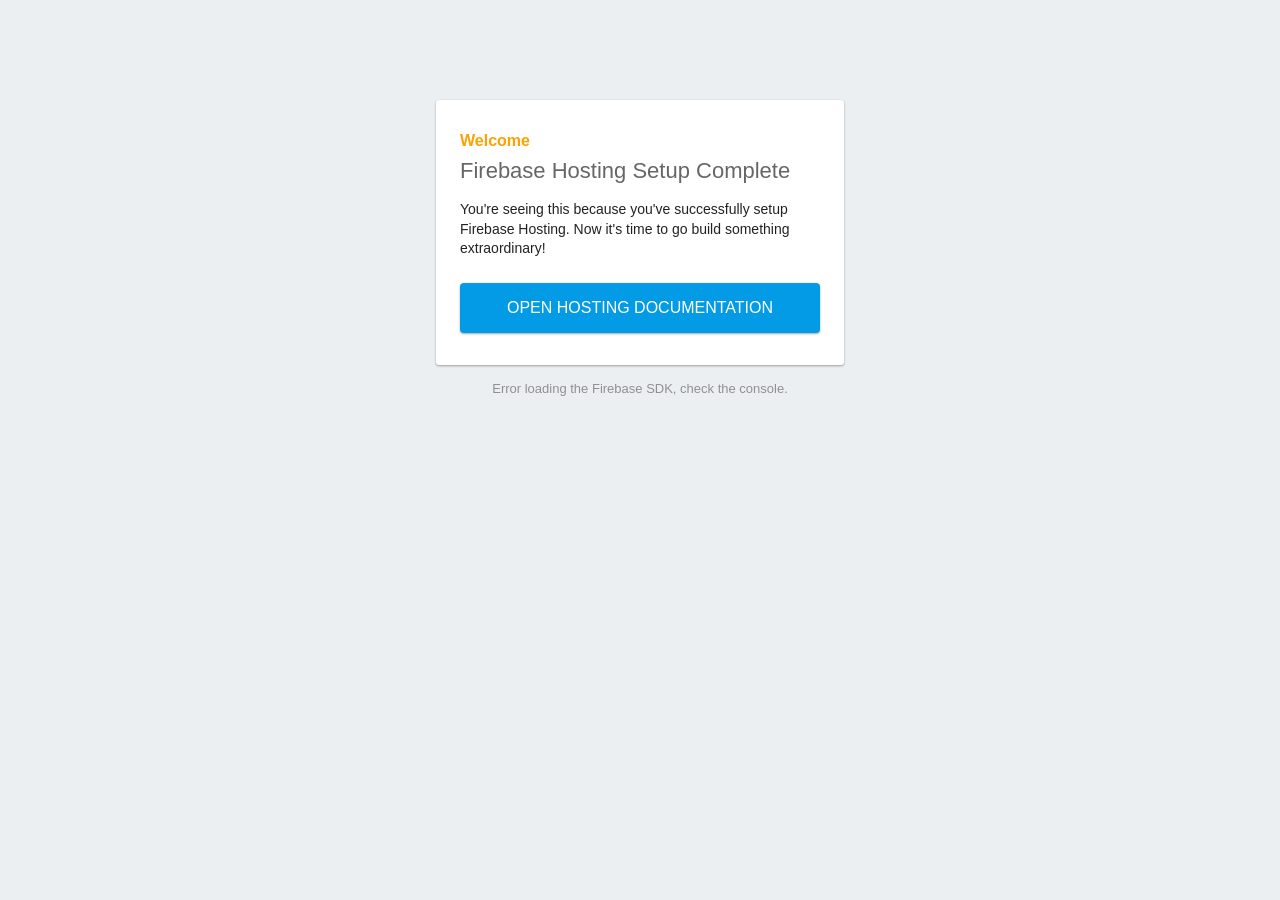
==== index.html @ 0e4659b5 "added AuraHealth prototype" ====
<!DOCTYPE html>
<html>
  <head>
    <meta charset="utf-8">
    <meta name="viewport" content="width=device-width, initial-scale=1">
    <title>Welcome to Firebase Hosting</title>

    <!-- update the version number as needed -->
    <script defer src="/__/firebase/12.12.1/firebase-app-compat.js"></script>
    <!-- include only the Firebase features as you need -->
    <script defer src="/__/firebase/12.12.1/firebase-auth-compat.js"></script>
    <script defer src="/__/firebase/12.12.1/firebase-database-compat.js"></script>
    <script defer src="/__/firebase/12.12.1/firebase-firestore-compat.js"></script>
    <script defer src="/__/firebase/12.12.1/firebase-functions-compat.js"></script>
    <script defer src="/__/firebase/12.12.1/firebase-messaging-compat.js"></script>
    <script defer src="/__/firebase/12.12.1/firebase-storage-compat.js"></script>
    <script defer src="/__/firebase/12.12.1/firebase-analytics-compat.js"></script>
    <script defer src="/__/firebase/12.12.1/firebase-remote-config-compat.js"></script>
    <script defer src="/__/firebase/12.12.1/firebase-performance-compat.js"></script>
    <!-- 
      initialize the SDK after all desired features are loaded, set useEmulator to false
      to avoid connecting the SDK to running emulators.
    -->
    <script defer src="/__/firebase/init.js?useEmulator=true"></script>

    <style media="screen">
      body { background: #ECEFF1; color: rgba(0,0,0,0.87); font-family: Roboto, Helvetica, Arial, sans-serif; margin: 0; padding: 0; }
      #message { background: white; max-width: 360px; margin: 100px auto 16px; padding: 32px 24px; border-radius: 3px; }
      #message h2 { color: #ffa100; font-weight: bold; font-size: 16px; margin: 0 0 8px; }
      #message h1 { font-size: 22px; font-weight: 300; color: rgba(0,0,0,0.6); margin: 0 0 16px;}
      #message p { line-height: 140%; margin: 16px 0 24px; font-size: 14px; }
      #message a { display: block; text-align: center; background: #039be5; text-transform: uppercase; text-decoration: none; color: white; padding: 16px; border-radius: 4px; }
      #message, #message a { box-shadow: 0 1px 3px rgba(0,0,0,0.12), 0 1px 2px rgba(0,0,0,0.24); }
      #load { color: rgba(0,0,0,0.4); text-align: center; font-size: 13px; }
      @media (max-width: 600px) {
        body, #message { margin-top: 0; background: white; box-shadow: none; }
        body { border-top: 16px solid #ffa100; }
      }
    </style>
  </head>
  <body>
    <div id="message">
      <h2>Welcome</h2>
      <h1>Firebase Hosting Setup Complete</h1>
      <p>You're seeing this because you've successfully setup Firebase Hosting. Now it's time to go build something extraordinary!</p>
      <a target="_blank" href="https://firebase.google.com/docs/hosting/">Open Hosting Documentation</a>
    </div>
    <p id="load">Firebase SDK Loading&hellip;</p>

    <script>
      document.addEventListener('DOMContentLoaded', function() {
        const loadEl = document.querySelector('#load');
        // // 🔥🔥🔥🔥🔥🔥🔥🔥🔥🔥🔥🔥🔥🔥🔥🔥🔥🔥🔥🔥🔥🔥🔥🔥🔥🔥🔥🔥🔥🔥🔥
        // // The Firebase SDK is initialized and available here!
        //
        // firebase.auth().onAuthStateChanged(user => { });
        // firebase.database().ref('/path/to/ref').on('value', snapshot => { });
        // firebase.firestore().doc('/foo/bar').get().then(() => { });
        // firebase.functions().httpsCallable('yourFunction')().then(() => { });
        // firebase.messaging().requestPermission().then(() => { });
        // firebase.storage().ref('/path/to/ref').getDownloadURL().then(() => { });
        // firebase.analytics(); // call to activate
        // firebase.analytics().logEvent('tutorial_completed');
        // firebase.performance(); // call to activate
        //
        // // 🔥🔥🔥🔥🔥🔥🔥🔥🔥🔥🔥🔥🔥🔥🔥🔥🔥🔥🔥🔥🔥🔥🔥🔥🔥🔥🔥🔥🔥🔥🔥

        try {
          let app = firebase.app();
          let features = [
            'auth', 
            'database', 
            'firestore',
            'functions',
            'messaging', 
            'storage', 
            'analytics', 
            'remoteConfig',
            'performance',
          ].filter(feature => typeof app[feature] === 'function');
          loadEl.textContent = `Firebase SDK loaded with ${features.join(', ')}`;
        } catch (e) {
          console.error(e);
          loadEl.textContent = 'Error loading the Firebase SDK, check the console.';
        }
      });
    </script>
  </body>
</html>
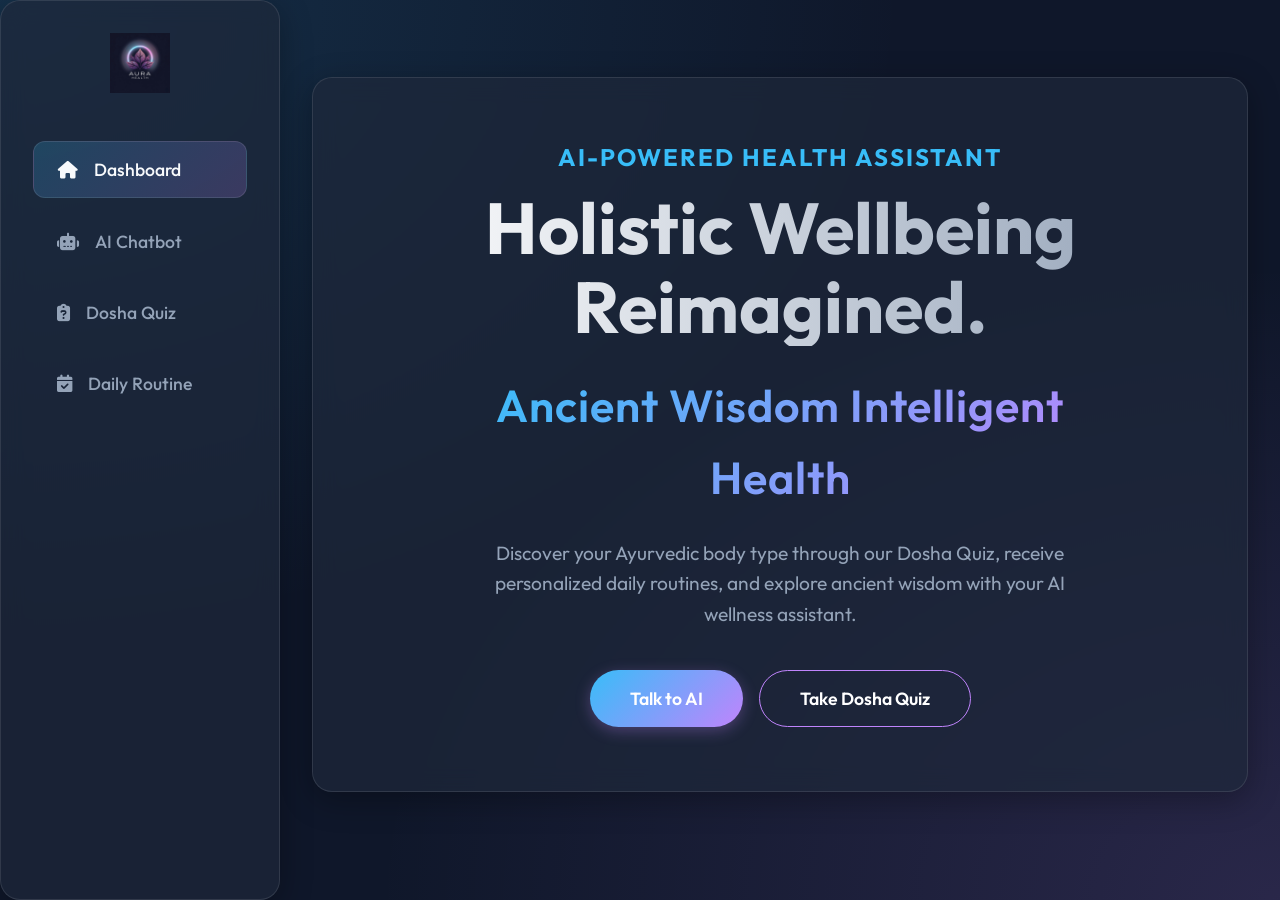
==== commit 58ee73cb: "added AuraHealth prototype" ====
--- a/index.html
+++ b/index.html
@@ -1,89 +1,1413 @@
 <!DOCTYPE html>
-<html>
-  <head>
-    <meta charset="utf-8">
-    <meta name="viewport" content="width=device-width, initial-scale=1">
-    <title>Welcome to Firebase Hosting</title>
-
-    <!-- update the version number as needed -->
-    <script defer src="/__/firebase/12.12.1/firebase-app-compat.js"></script>
-    <!-- include only the Firebase features as you need -->
-    <script defer src="/__/firebase/12.12.1/firebase-auth-compat.js"></script>
-    <script defer src="/__/firebase/12.12.1/firebase-database-compat.js"></script>
-    <script defer src="/__/firebase/12.12.1/firebase-firestore-compat.js"></script>
-    <script defer src="/__/firebase/12.12.1/firebase-functions-compat.js"></script>
-    <script defer src="/__/firebase/12.12.1/firebase-messaging-compat.js"></script>
-    <script defer src="/__/firebase/12.12.1/firebase-storage-compat.js"></script>
-    <script defer src="/__/firebase/12.12.1/firebase-analytics-compat.js"></script>
-    <script defer src="/__/firebase/12.12.1/firebase-remote-config-compat.js"></script>
-    <script defer src="/__/firebase/12.12.1/firebase-performance-compat.js"></script>
-    <!-- 
-      initialize the SDK after all desired features are loaded, set useEmulator to false
-      to avoid connecting the SDK to running emulators.
-    -->
-    <script defer src="/__/firebase/init.js?useEmulator=true"></script>
-
-    <style media="screen">
-      body { background: #ECEFF1; color: rgba(0,0,0,0.87); font-family: Roboto, Helvetica, Arial, sans-serif; margin: 0; padding: 0; }
-      #message { background: white; max-width: 360px; margin: 100px auto 16px; padding: 32px 24px; border-radius: 3px; }
-      #message h2 { color: #ffa100; font-weight: bold; font-size: 16px; margin: 0 0 8px; }
-      #message h1 { font-size: 22px; font-weight: 300; color: rgba(0,0,0,0.6); margin: 0 0 16px;}
-      #message p { line-height: 140%; margin: 16px 0 24px; font-size: 14px; }
-      #message a { display: block; text-align: center; background: #039be5; text-transform: uppercase; text-decoration: none; color: white; padding: 16px; border-radius: 4px; }
-      #message, #message a { box-shadow: 0 1px 3px rgba(0,0,0,0.12), 0 1px 2px rgba(0,0,0,0.24); }
-      #load { color: rgba(0,0,0,0.4); text-align: center; font-size: 13px; }
-      @media (max-width: 600px) {
-        body, #message { margin-top: 0; background: white; box-shadow: none; }
-        body { border-top: 16px solid #ffa100; }
-      }
+<html lang="en">
+
+<head>
+    <meta charset="UTF-8">
+    <meta name="viewport" content="width=device-width, initial-scale=1.0">
+    <title>AuraHealth Prototype</title>
+    <link href="https://fonts.googleapis.com/css2?family=Outfit:wght@300;400;500;600;700&display=swap" rel="stylesheet">
+    <link rel="stylesheet" href="https://cdnjs.cloudflare.com/ajax/libs/font-awesome/6.4.0/css/all.min.css">
+    <style>
+        :root {
+            --bg-color: #0f172a;
+            --glass-bg: rgba(30, 41, 59, 0.7);
+            --glass-border: rgba(255, 255, 255, 0.1);
+            --primary: #38bdf8;
+            --primary-hover: #0ea5e9;
+            --accent: #c084fc;
+            --text-main: #f8fafc;
+            --text-muted: #94a3b8;
+        }
+
+        * {
+            margin: 0;
+            padding: 0;
+            box-sizing: border-box;
+            font-family: 'Outfit', sans-serif;
+        }
+
+        body {
+            background-color: var(--bg-color);
+            background-image:
+                radial-gradient(at 0% 0%, rgba(56, 189, 248, 0.15) 0px, transparent 50%),
+                radial-gradient(at 100% 100%, rgba(192, 132, 252, 0.15) 0px, transparent 50%);
+            color: var(--text-main);
+            min-height: 100vh;
+            display: flex;
+            overflow-x: hidden;
+        }
+
+        /* Glassmorphism Utilities */
+        .glass {
+            background: var(--glass-bg);
+            backdrop-filter: blur(12px);
+            -webkit-backdrop-filter: blur(12px);
+            border: 1px solid var(--glass-border);
+            border-radius: 20px;
+            box-shadow: 0 8px 32px 0 rgba(0, 0, 0, 0.3);
+        }
+
+        /* Sidebar Navigation */
+        .sidebar {
+            width: 280px;
+            height: 100vh;
+            padding: 2rem;
+            position: fixed;
+            display: flex;
+            flex-direction: column;
+            gap: 2rem;
+            z-index: 100;
+        }
+
+        .logo {
+            font-size: 2rem;
+            font-weight: 700;
+            display: flex;
+            align-items: center;
+            gap: 0.5rem;
+        }
+
+        .logo img {
+            -webkit-text-fill-color: initial;
+        }
+
+        .nav-links {
+            display: flex;
+            flex-direction: column;
+            gap: 1rem;
+        }
+
+        .nav-btn {
+            background: transparent;
+            border: none;
+            color: var(--text-muted);
+            font-size: 1.1rem;
+            text-align: left;
+            padding: 1rem 1.5rem;
+            border-radius: 12px;
+            cursor: pointer;
+            transition: all 0.3s ease;
+            display: flex;
+            align-items: center;
+            gap: 1rem;
+            font-weight: 500;
+        }
+
+        .nav-btn:hover {
+            background: rgba(255, 255, 255, 0.05);
+            color: var(--text-main);
+            transform: translateX(5px);
+        }
+
+        .nav-btn.active {
+            background: linear-gradient(135deg, rgba(56, 189, 248, 0.2), rgba(192, 132, 252, 0.2));
+            color: var(--text-main);
+            border: 1px solid rgba(255, 255, 255, 0.1);
+        }
+
+        /* Main Content */
+        .main-content {
+            margin-left: 280px;
+            padding: 2rem;
+            width: calc(100% - 280px);
+            min-height: 100vh;
+            position: relative;
+        }
+
+        .tab-section {
+            display: none;
+            animation: fadeIn 0.5s ease;
+        }
+
+        .tab-section.active {
+            display: block;
+        }
+
+        @keyframes fadeIn {
+            from {
+                opacity: 0;
+                transform: translateY(20px);
+            }
+
+            to {
+                opacity: 1;
+                transform: translateY(0);
+            }
+        }
+
+        /* Dashboard specific */
+        .hero {
+            padding: 4rem;
+            text-align: center;
+            margin-top: 5vh;
+            position: relative;
+            overflow: hidden;
+        }
+
+        .hero h2 {
+            color: var(--primary);
+            font-size: 1.5rem;
+            letter-spacing: 2px;
+            text-transform: uppercase;
+            margin-bottom: 1rem;
+        }
+
+        .hero h1 {
+            font-size: 4.5rem;
+            line-height: 1.1;
+            margin-bottom: 1.5rem;
+            background: linear-gradient(to right, #fff, var(--text-muted));
+            -webkit-background-clip: text;
+            -webkit-text-fill-color: transparent;
+        }
+
+        .hero p {
+            font-size: 1.2rem;
+            color: var(--text-muted);
+            max-width: 600px;
+            margin: 0 auto 2.5rem;
+            line-height: 1.6;
+        }
+
+        .btn-primary {
+            background: linear-gradient(135deg, var(--primary), var(--accent));
+            color: white;
+            border: none;
+            padding: 1rem 2.5rem;
+            border-radius: 30px;
+            font-size: 1.1rem;
+            font-weight: 600;
+            cursor: pointer;
+            transition: all 0.3s ease;
+            box-shadow: 0 4px 15px rgba(192, 132, 252, 0.3);
+        }
+
+        .btn-primary:hover {
+            transform: translateY(-3px);
+            box-shadow: 0 8px 25px rgba(192, 132, 252, 0.5);
+        }
+
+        /* Chatbot specific */
+        .chat-container {
+            height: calc(100vh - 4rem);
+            display: flex;
+            flex-direction: column;
+            max-width: 800px;
+            margin: 0 auto;
+        }
+
+        .chat-header {
+            padding: 1.5rem;
+            border-bottom: 1px solid var(--glass-border);
+            display: flex;
+            align-items: center;
+            gap: 1rem;
+        }
+
+        .chat-header i {
+            font-size: 1.5rem;
+            color: var(--primary);
+        }
+
+        .chat-messages {
+            flex: 1;
+            padding: 1.5rem;
+            overflow-y: auto;
+            display: flex;
+            flex-direction: column;
+            gap: 1rem;
+        }
+
+        .message {
+            max-width: 80%;
+            padding: 1rem 1.5rem;
+            border-radius: 20px;
+            line-height: 1.5;
+            animation: fadeIn 0.3s ease;
+        }
+
+        .message.bot {
+            background: rgba(255, 255, 255, 0.05);
+            border: 1px solid var(--glass-border);
+            align-self: flex-start;
+            border-bottom-left-radius: 5px;
+        }
+
+        .message.user {
+            background: linear-gradient(135deg, rgba(56, 189, 248, 0.2), rgba(192, 132, 252, 0.2));
+            border: 1px solid rgba(192, 132, 252, 0.3);
+            align-self: flex-end;
+            border-bottom-right-radius: 5px;
+        }
+
+        .chat-input {
+            padding: 1.5rem;
+            border-top: 1px solid var(--glass-border);
+            display: flex;
+            gap: 1rem;
+        }
+
+        .chat-input input {
+            flex: 1;
+            background: rgba(0, 0, 0, 0.2);
+            border: 1px solid var(--glass-border);
+            color: white;
+            padding: 1rem 1.5rem;
+            border-radius: 30px;
+            outline: none;
+            font-size: 1rem;
+            transition: border-color 0.3s;
+        }
+
+        .chat-input input:focus {
+            border-color: var(--primary);
+        }
+
+        .chat-input button {
+            background: var(--primary);
+            color: white;
+            border: none;
+            width: 50px;
+            height: 50px;
+            border-radius: 50%;
+            cursor: pointer;
+            transition: all 0.3s ease;
+            display: flex;
+            align-items: center;
+            justify-content: center;
+        }
+
+        .chat-input button:hover {
+            background: var(--primary-hover);
+            transform: scale(1.05);
+        }
+
+        /* Quiz specific */
+        .quiz-wrapper {
+            max-width: 800px;
+            margin: 0 auto;
+            padding: 3rem;
+        }
+
+        .quiz-header {
+            text-align: center;
+            margin-bottom: 3rem;
+        }
+
+        .quiz-header h2 {
+            font-size: 2.5rem;
+            color: var(--primary);
+            margin-bottom: 1rem;
+        }
+
+        .question-card {
+            display: none;
+            animation: fadeIn 0.5s ease;
+        }
+
+        .question-card.active {
+            display: block;
+        }
+
+        .question-card h3 {
+            font-size: 1.5rem;
+            margin-bottom: 1.5rem;
+        }
+
+        .options-grid {
+            display: grid;
+            gap: 1rem;
+        }
+
+        .option-btn {
+            background: rgba(255, 255, 255, 0.05);
+            border: 1px solid var(--glass-border);
+            padding: 1.5rem;
+            border-radius: 15px;
+            color: var(--text-main);
+            font-size: 1.1rem;
+            text-align: left;
+            cursor: pointer;
+            transition: all 0.3s ease;
+            display: flex;
+            justify-content: space-between;
+            align-items: center;
+        }
+
+        .option-btn:hover {
+            background: rgba(255, 255, 255, 0.1);
+            transform: translateY(-2px);
+            border-color: var(--primary);
+        }
+
+        .quiz-progress {
+            margin-top: 3rem;
+            height: 6px;
+            background: rgba(255, 255, 255, 0.1);
+            border-radius: 3px;
+            overflow: hidden;
+        }
+
+        .progress-bar {
+            height: 100%;
+            background: linear-gradient(90deg, var(--primary), var(--accent));
+            width: 0%;
+            transition: width 0.3s ease;
+        }
+
+        /* Routine specific */
+        .routine-container {
+            max-width: 1000px;
+            margin: 0 auto;
+        }
+
+        .routine-header {
+            text-align: center;
+            margin-bottom: 3rem;
+        }
+
+        .dosha-tabs {
+            display: flex;
+            justify-content: center;
+            gap: 1rem;
+            margin-bottom: 3rem;
+        }
+
+        .dosha-tab-btn {
+            background: rgba(255, 255, 255, 0.05);
+            border: 1px solid var(--glass-border);
+            color: var(--text-muted);
+            padding: 0.8rem 2rem;
+            border-radius: 30px;
+            cursor: pointer;
+            font-size: 1.1rem;
+            transition: all 0.3s ease;
+        }
+
+        .dosha-tab-btn.active {
+            background: var(--primary);
+            color: white;
+            border-color: var(--primary);
+        }
+
+        .routine-grid {
+            display: grid;
+            grid-template-columns: repeat(2, 1fr);
+            gap: 2rem;
+        }
+
+        .routine-card {
+            padding: 2rem;
+        }
+
+        .routine-card h3 {
+            color: var(--accent);
+            margin-bottom: 1.5rem;
+            display: flex;
+            align-items: center;
+            gap: 0.8rem;
+            font-size: 1.3rem;
+            border-bottom: 1px solid rgba(255, 255, 255, 0.1);
+            padding-bottom: 0.8rem;
+        }
+
+        .routine-item {
+            margin-bottom: 1.5rem;
+        }
+
+        .routine-item h4 {
+            color: var(--primary);
+            margin-bottom: 0.5rem;
+            font-size: 1.1rem;
+        }
+
+        .routine-item p,
+        .routine-item ul {
+            color: var(--text-muted);
+            line-height: 1.6;
+        }
+
+        .routine-item ul {
+            padding-left: 1.5rem;
+            margin-top: 0.5rem;
+        }
+
+        .routine-item li {
+            margin-bottom: 0.5rem;
+        }
+
+        .eat-list {
+            color: #4ade80 !important;
+        }
+
+        .avoid-list {
+            color: #f87171 !important;
+        }
+
+        .routine-content-view {
+            display: none;
+            animation: fadeIn 0.4s ease;
+        }
+
+        .routine-content-view.active {
+            display: block;
+        }
+
+        /* Result View */
+        .result-view {
+            text-align: center;
+            padding: 3rem;
+        }
+
+        .result-view h2 {
+            font-size: 3rem;
+            color: var(--accent);
+            margin-bottom: 1rem;
+        }
+
+        .result-view p {
+            font-size: 1.2rem;
+            color: var(--text-muted);
+            margin-bottom: 2rem;
+        }
+
+        /* Responsive Layout Updates */
+        @media (max-width: 1200px) {
+            .sidebar {
+                width: 220px;
+                padding: 1.5rem;
+            }
+
+            .main-content {
+                margin-left: 220px;
+                width: calc(100% - 220px);
+            }
+
+            .hero h1 {
+                font-size: 3.5rem;
+            }
+        }
+
+        /* Mobile Responsiveness */
+        @media (max-width: 900px) {
+            body {
+                flex-direction: column;
+                padding-bottom: 80px;
+            }
+
+            .sidebar {
+                width: 100%;
+                height: 80px;
+                position: fixed;
+                bottom: 0;
+                left: 0;
+                padding: 0 1rem;
+                flex-direction: row;
+                justify-content: space-around;
+                align-items: center;
+                z-index: 1000;
+                border-radius: 20px 20px 0 0;
+                border-bottom: none;
+            }
+
+            .logo {
+                display: none;
+            }
+
+            .nav-links {
+                flex-direction: row;
+                width: 100%;
+                justify-content: space-around;
+                gap: 0;
+            }
+
+            .nav-btn {
+                padding: 0.5rem;
+                font-size: 0.75rem;
+                flex-direction: column;
+                gap: 0.3rem;
+                background: transparent !important;
+                border: none !important;
+                border-radius: 0;
+            }
+
+            .nav-btn i {
+                font-size: 1.2rem;
+            }
+
+            .nav-btn.active {
+                color: var(--primary);
+                background: transparent !important;
+                border: none !important;
+                transform: translateY(-3px);
+            }
+
+            .main-content {
+                margin-left: 0;
+                width: 100%;
+                padding: 1rem;
+            }
+
+            .mobile-top-header {
+                display: flex;
+                align-items: center;
+                padding: 1rem 1.5rem;
+                background: var(--glass-bg);
+                backdrop-filter: blur(12px);
+                position: sticky;
+                top: 0;
+                z-index: 999;
+                border-bottom: 1px solid var(--glass-border);
+            }
+
+            .mobile-top-header .logo {
+                display: flex;
+            }
+
+            .hero {
+                padding: 2rem 1rem;
+                margin-top: 2vh;
+            }
+
+            .hero h1 {
+                font-size: 2.5rem;
+            }
+
+            .hero p {
+                font-size: 1rem;
+            }
+
+            .routine-grid {
+                grid-template-columns: 1fr;
+            }
+
+            .routine-card[style] {
+                grid-column: span 1 !important;
+            }
+
+            .dosha-tabs {
+                flex-wrap: wrap;
+            }
+
+            .chat-container {
+                height: calc(100vh - 160px);
+            }
+        }
+
+        @media (min-width: 901px) {
+            .mobile-top-header {
+                display: none;
+            }
+        }
     </style>
-  </head>
-  <body>
-    <div id="message">
-      <h2>Welcome</h2>
-      <h1>Firebase Hosting Setup Complete</h1>
-      <p>You're seeing this because you've successfully setup Firebase Hosting. Now it's time to go build something extraordinary!</p>
-      <a target="_blank" href="https://firebase.google.com/docs/hosting/">Open Hosting Documentation</a>
+</head>
+
+<body>
+
+    <!-- Mobile Top Header -->
+    <div class="mobile-top-header">
+        <a href="#" class="logo" style="text-decoration:none; display:flex; justify-content:center; width:100%;">
+            <img src="logo.jpeg" alt="AuraHealth Logo"
+                style="height: 50px; width: auto; max-width: 100%; object-fit: contain;">
+        </a>
     </div>
-    <p id="load">Firebase SDK Loading&hellip;</p>
+
+    <!-- Sidebar -->
+    <nav class="sidebar glass">
+        <a href="#" class="logo"
+            style="text-decoration:none; display:flex; justify-content:center; margin-bottom: 1rem;">
+            <img src="logo.jpeg" alt="AuraHealth Logo"
+                style="height: 60px; width: auto; max-width: 100%; object-fit: contain;">
+        </a>
+        <div class="nav-links">
+            <button class="nav-btn active" onclick="switchMainTab('dashboard-tab', this)">
+                <i class="fa-solid fa-house"></i> Dashboard
+            </button>
+            <button class="nav-btn" onclick="switchMainTab('chat-tab', this)">
+                <i class="fa-solid fa-robot"></i> AI Chatbot
+            </button>
+            <button class="nav-btn" onclick="switchMainTab('quiz-tab', this)">
+                <i class="fa-solid fa-clipboard-question"></i> Dosha Quiz
+            </button>
+            <button class="nav-btn" onclick="switchMainTab('routine-tab', this)">
+                <i class="fa-solid fa-calendar-check"></i> Daily Routine
+            </button>
+        </div>
+    </nav>
+
+    <!-- Main Content -->
+    <main class="main-content">
+
+        <!-- 1. Dashboard Tab -->
+        <section id="dashboard-tab" class="tab-section active">
+            <div class="hero glass">
+                <h2>AI-Powered Health Assistant</h2>
+                <h1>Holistic Wellbeing<br>Reimagined.</h1>
+                <p
+                    style="font-size: 2.8rem; font-weight: 600; background: linear-gradient(135deg, var(--primary), var(--accent)); -webkit-background-clip: text; -webkit-text-fill-color: transparent; margin-bottom: 1.5rem; letter-spacing: 1px;">
+                    Ancient Wisdom Intelligent Health</p>
+                <p>Discover your Ayurvedic body type through our Dosha Quiz, receive personalized daily routines, and
+                    explore ancient wisdom with your AI wellness assistant.</p>
+                <div style="display: flex; gap: 1rem; justify-content: center;">
+                    <button class="btn-primary" onclick="document.querySelectorAll('.nav-btn')[1].click()">Talk to
+                        AI</button>
+                    <button class="btn-primary"
+                        style="background: transparent; border: 1px solid var(--accent); box-shadow: none;"
+                        onclick="document.querySelectorAll('.nav-btn')[2].click()">Take Dosha Quiz</button>
+                </div>
+            </div>
+        </section>
+
+        <!-- 2. AI Chatbot Tab -->
+        <section id="chat-tab" class="tab-section">
+            <div class="chat-container glass">
+                <div class="chat-header">
+                    <i class="fa-solid fa-robot"></i>
+                    <div>
+                        <h3 style="margin:0; font-size: 1.2rem;">Aura AI Assistant</h3>
+                        <span style="font-size: 0.8rem; color: #4ade80;">● Online</span>
+                    </div>
+                </div>
+                <div class="chat-messages" id="chatBox">
+                    <div class="message bot">Namaste! I am Aura, your holistic health and wellness guide. Ask me about
+                        your symptoms, daily routines, or ayurvedic wisdom.</div>
+                </div>
+                <div class="chat-input">
+                    <input type="text" id="chatInput" placeholder="Type your health queries here..."
+                        onkeypress="handleChatEnter(event)">
+                    <button onclick="sendChatMessage()"><i class="fa-solid fa-paper-plane"></i></button>
+                </div>
+            </div>
+        </section>
+
+        <!-- 3. Dosha Quiz Tab -->
+        <section id="quiz-tab" class="tab-section">
+            <div class="quiz-wrapper glass" id="quizContainer">
+                <div class="quiz-header">
+                    <h2>Discover Your Dosha</h2>
+                    <p style="color: var(--text-muted)">Answer a few questions to find your dominant mind-body type.</p>
+                </div>
+
+                <div id="questionsContainer">
+                    <!-- Questions injected by JS -->
+                </div>
+
+                <div class="quiz-progress">
+                    <div class="progress-bar" id="progressBar"></div>
+                </div>
+            </div>
+
+            <!-- Quiz Result View -->
+            <div class="quiz-wrapper glass" id="resultContainer" style="display: none;">
+                <div class="result-view">
+                    <h3
+                        style="color: var(--primary); font-size: 1.5rem; text-transform: uppercase; letter-spacing: 2px;">
+                        Your Dominant Dosha is</h3>
+                    <h2 id="resultTitle">Vata</h2>
+                    <p id="resultDesc">Vata dosha is associated with air and space. You are naturally creative,
+                        energetic, and adaptable.</p>
+                    <button class="btn-primary" onclick="goToRoutineFromResult()">View My Personalized Routine</button>
+                    <button class="btn-primary"
+                        style="background: transparent; border: 1px solid var(--text-muted); box-shadow: none; margin-left: 1rem;"
+                        onclick="resetQuiz()">Retake Quiz</button>
+                </div>
+            </div>
+        </section>
+
+        <!-- 4. Daily Routine Tab -->
+        <section id="routine-tab" class="tab-section">
+            <div class="routine-container">
+                <div class="routine-header">
+                    <h2 style="font-size: 2.5rem; margin-bottom: 1rem;">Personalized Daily Routine</h2>
+                    <p style="color: var(--text-muted)">Comprehensive lifestyle and dietary recommendations based on
+                        Ayurvedic principles.</p>
+                </div>
+
+                <div class="dosha-tabs">
+                    <button class="dosha-tab-btn active" onclick="switchRoutine('vata', this)">Vata</button>
+                    <button class="dosha-tab-btn" onclick="switchRoutine('pitta', this)">Pitta</button>
+                    <button class="dosha-tab-btn" onclick="switchRoutine('kapha', this)">Kapha</button>
+                </div>
+
+                <!-- Vata Routine -->
+                <div id="routine-vata" class="routine-content-view active">
+                    <div class="routine-grid">
+                        <div class="routine-card glass">
+                            <h3><i class="fa-solid fa-bed"></i> Rest & Hydration</h3>
+                            <div class="routine-item">
+                                <h4>Water Intake</h4>
+                                <p><strong>Amount:</strong> 2.5 - 3 Liters daily.</p>
+                                <p><strong>Method:</strong> Drink warm or room temperature water. Sip slowly throughout
+                                    the day. Avoid ice-cold water as it disrupts Vata digestion.</p>
+                            </div>
+                            <div class="routine-item">
+                                <h4>Sleep Cycle</h4>
+                                <p><strong>Amount:</strong> 7 - 8.5 hours.</p>
+                                <p><strong>Timing:</strong> Bedtime by 10:00 PM. Wake up around 6:00 AM. Vata types need
+                                    more rest to ground their active nervous systems.</p>
+                            </div>
+                        </div>
+
+                        <div class="routine-card glass">
+                            <h3><i class="fa-solid fa-bolt"></i> Macros & Nutrients</h3>
+                            <div class="routine-item">
+                                <h4>Proteins & Vitamins</h4>
+                                <p><strong>Proteins:</strong> Moderate intake. Eggs, warm milk, mung beans, red lentils,
+                                    and well-cooked poultry are excellent.</p>
+                                <p><strong>Vitamins/Minerals:</strong> Focus on B-Complex (for nervous system),
+                                    Magnesium (for relaxation), and Vitamin D.</p>
+                            </div>
+                            <div class="routine-item">
+                                <h4>Exercise</h4>
+                                <p>Gentle, grounding exercises. Yoga, Tai Chi, walking, and light cycling. Avoid
+                                    exhaustive, high-intensity workouts.</p>
+                            </div>
+                        </div>
+
+                        <div class="routine-card glass" style="grid-column: span 2;">
+                            <h3><i class="fa-solid fa-utensils"></i> Dietary Guidelines</h3>
+                            <div style="display: grid; grid-template-columns: 1fr 1fr; gap: 2rem;">
+                                <div class="routine-item">
+                                    <h4 class="eat-list">What to Eat (Favour)</h4>
+                                    <ul>
+                                        <li>Warm, freshly cooked, nourishing foods.</li>
+                                        <li>Healthy fats: Ghee, olive oil, sesame oil.</li>
+                                        <li>Grains: Rice, cooked oats, wheat.</li>
+                                        <li>Sweet, ripe fruits: Bananas, avocados, berries, cooked apples.</li>
+                                        <li>Spices: Ginger, cinnamon, cardamom, cumin.</li>
+                                    </ul>
+                                </div>
+                                <div class="routine-item">
+                                    <h4 class="avoid-list">What to Avoid (Minimize)</h4>
+                                    <ul>
+                                        <li>Cold, dry, and raw foods (like raw salads in winter).</li>
+                                        <li>Highly processed foods and dry crackers.</li>
+                                        <li>Excessive caffeine and stimulants.</li>
+                                        <li>Astringent fruits like cranberries or unripe bananas.</li>
+                                        <li>Cold beverages and ice.</li>
+                                    </ul>
+                                </div>
+                            </div>
+                        </div>
+
+                        <div class="routine-card glass" style="grid-column: span 2;">
+                            <h3><i class="fa-solid fa-person-running"></i> Exercise, Yoga & Mudra</h3>
+                            <div style="display: grid; grid-template-columns: 1fr 1fr 1fr; gap: 1.5rem;">
+                                <div class="routine-item">
+                                    <h4><i class="fa-solid fa-dumbbell" style="margin-right:6px;"></i> Exercise</h4>
+                                    <p>Gentle Yoga Flow, Tai Chi, Walking Meditation, light stretching.</p>
+                                    <a href="https://www.youtube.com/results?search_query=gentle+yoga+for+vata+dosha"
+                                        target="_blank"
+                                        style="display:inline-flex;align-items:center;gap:6px;margin-top:8px;padding:8px 16px;background:rgba(255,0,0,0.15);border:1px solid rgba(255,0,0,0.3);border-radius:20px;color:#ff6b6b;text-decoration:none;font-size:0.9rem;transition:all 0.3s;"><i
+                                            class="fa-brands fa-youtube"></i> Watch on YouTube</a>
+                                </div>
+                                <div class="routine-item">
+                                    <h4><i class="fa-solid fa-spa" style="margin-right:6px;"></i> Yoga Poses</h4>
+                                    <p>Tadasana (Mountain), Vrikshasana (Tree), Balasana (Child's Pose), Viparita
+                                        Karani.</p>
+                                    <a href="https://www.youtube.com/results?search_query=grounding+yoga+poses+vata+dosha"
+                                        target="_blank"
+                                        style="display:inline-flex;align-items:center;gap:6px;margin-top:8px;padding:8px 16px;background:rgba(255,0,0,0.15);border:1px solid rgba(255,0,0,0.3);border-radius:20px;color:#ff6b6b;text-decoration:none;font-size:0.9rem;transition:all 0.3s;"><i
+                                            class="fa-brands fa-youtube"></i> Watch on YouTube</a>
+                                </div>
+                                <div class="routine-item">
+                                    <h4><i class="fa-solid fa-hand" style="margin-right:6px;"></i> Mudras</h4>
+                                    <p>Vayu Mudra (calms air), Prana Mudra (boosts vitality), Gyan Mudra (focus &amp;
+                                        grounding).</p>
+                                    <a href="https://www.youtube.com/results?search_query=vayu+mudra+prana+mudra+for+vata"
+                                        target="_blank"
+                                        style="display:inline-flex;align-items:center;gap:6px;margin-top:8px;padding:8px 16px;background:rgba(255,0,0,0.15);border:1px solid rgba(255,0,0,0.3);border-radius:20px;color:#ff6b6b;text-decoration:none;font-size:0.9rem;transition:all 0.3s;"><i
+                                            class="fa-brands fa-youtube"></i> Watch on YouTube</a>
+                                </div>
+                            </div>
+                        </div>
+                    </div>
+                </div>
+
+                <!-- Pitta Routine -->
+                <div id="routine-pitta" class="routine-content-view">
+                    <div class="routine-grid">
+                        <div class="routine-card glass">
+                            <h3><i class="fa-solid fa-bed"></i> Rest & Hydration</h3>
+                            <div class="routine-item">
+                                <h4>Water Intake</h4>
+                                <p><strong>Amount:</strong> 3 - 3.5 Liters daily.</p>
+                                <p><strong>Method:</strong> Cool or room temperature water. Pitta types run hot and need
+                                    more hydration. Coconut water is highly beneficial.</p>
+                            </div>
+                            <div class="routine-item">
+                                <h4>Sleep Cycle</h4>
+                                <p><strong>Amount:</strong> 7 - 8 hours.</p>
+                                <p><strong>Timing:</strong> Bedtime by 10:30 PM. Wake up by 6:00 AM. Avoid staying up
+                                    late working, as Pitta peak time is 10 PM - 2 AM.</p>
+                            </div>
+                        </div>
+
+                        <div class="routine-card glass">
+                            <h3><i class="fa-solid fa-bolt"></i> Macros & Nutrients</h3>
+                            <div class="routine-item">
+                                <h4>Proteins & Vitamins</h4>
+                                <p><strong>Proteins:</strong> Moderate to high. Legumes, tofu, pumpkin seeds, dairy, and
+                                    white meats.</p>
+                                <p><strong>Vitamins/Minerals:</strong> Iron, Vitamin C (cooling), and Zinc.</p>
+                            </div>
+                            <div class="routine-item">
+                                <h4>Exercise</h4>
+                                <p>Moderate intensity. Swimming, winter sports, cycling, and cooling yoga. Avoid
+                                    exercising during the peak heat of the day.</p>
+                            </div>
+                        </div>
+
+                        <div class="routine-card glass" style="grid-column: span 2;">
+                            <h3><i class="fa-solid fa-utensils"></i> Dietary Guidelines</h3>
+                            <div style="display: grid; grid-template-columns: 1fr 1fr; gap: 2rem;">
+                                <div class="routine-item">
+                                    <h4 class="eat-list">What to Eat (Favour)</h4>
+                                    <ul>
+                                        <li>Cooling, slightly dry, and heavy foods.</li>
+                                        <li>Sweet, bitter, and astringent tastes.</li>
+                                        <li>Grains: Barley, oats, basmati rice, wheat.</li>
+                                        <li>Dairy: Milk, butter, ghee.</li>
+                                        <li>Cooling spices: Coriander, fennel, mint, saffron.</li>
+                                    </ul>
+                                </div>
+                                <div class="routine-item">
+                                    <h4 class="avoid-list">What to Avoid (Minimize)</h4>
+                                    <ul>
+                                        <li>Spicy, hot, fried, and greasy foods.</li>
+                                        <li>Sour and highly acidic foods (vinegar, sour cream).</li>
+                                        <li>Excessive garlic, onions, and chili peppers.</li>
+                                        <li>Red meat and overly salty foods.</li>
+                                        <li>Alcohol and excessive coffee.</li>
+                                    </ul>
+                                </div>
+                            </div>
+                        </div>
+
+                        <div class="routine-card glass" style="grid-column: span 2;">
+                            <h3><i class="fa-solid fa-person-running"></i> Exercise, Yoga & Mudra</h3>
+                            <div style="display: grid; grid-template-columns: 1fr 1fr 1fr; gap: 1.5rem;">
+                                <div class="routine-item">
+                                    <h4><i class="fa-solid fa-dumbbell" style="margin-right:6px;"></i> Exercise</h4>
+                                    <p>Swimming, Cycling, Moonlit Jogging, moderate-intensity cardio.</p>
+                                    <a href="https://www.youtube.com/results?search_query=cooling+exercise+for+pitta+dosha"
+                                        target="_blank"
+                                        style="display:inline-flex;align-items:center;gap:6px;margin-top:8px;padding:8px 16px;background:rgba(255,0,0,0.15);border:1px solid rgba(255,0,0,0.3);border-radius:20px;color:#ff6b6b;text-decoration:none;font-size:0.9rem;transition:all 0.3s;"><i
+                                            class="fa-brands fa-youtube"></i> Watch on YouTube</a>
+                                </div>
+                                <div class="routine-item">
+                                    <h4><i class="fa-solid fa-spa" style="margin-right:6px;"></i> Yoga Poses</h4>
+                                    <p>Shitali Pranayama (cooling breath), Ardha Chandrasana, Paschimottanasana,
+                                        Shavasana.</p>
+                                    <a href="https://www.youtube.com/results?search_query=cooling+yoga+for+pitta+dosha"
+                                        target="_blank"
+                                        style="display:inline-flex;align-items:center;gap:6px;margin-top:8px;padding:8px 16px;background:rgba(255,0,0,0.15);border:1px solid rgba(255,0,0,0.3);border-radius:20px;color:#ff6b6b;text-decoration:none;font-size:0.9rem;transition:all 0.3s;"><i
+                                            class="fa-brands fa-youtube"></i> Watch on YouTube</a>
+                                </div>
+                                <div class="routine-item">
+                                    <h4><i class="fa-solid fa-hand" style="margin-right:6px;"></i> Mudras</h4>
+                                    <p>Shankh Mudra (cools inner fire), Prithvi Mudra (stability), Apana Mudra (detox).
+                                    </p>
+                                    <a href="https://www.youtube.com/results?search_query=shankh+mudra+pitta+cooling+mudra"
+                                        target="_blank"
+                                        style="display:inline-flex;align-items:center;gap:6px;margin-top:8px;padding:8px 16px;background:rgba(255,0,0,0.15);border:1px solid rgba(255,0,0,0.3);border-radius:20px;color:#ff6b6b;text-decoration:none;font-size:0.9rem;transition:all 0.3s;"><i
+                                            class="fa-brands fa-youtube"></i> Watch on YouTube</a>
+                                </div>
+                            </div>
+                        </div>
+                    </div>
+                </div>
+
+                <!-- Kapha Routine -->
+                <div id="routine-kapha" class="routine-content-view">
+                    <div class="routine-grid">
+                        <div class="routine-card glass">
+                            <h3><i class="fa-solid fa-bed"></i> Rest & Hydration</h3>
+                            <div class="routine-item">
+                                <h4>Water Intake</h4>
+                                <p><strong>Amount:</strong> 2 - 2.5 Liters daily.</p>
+                                <p><strong>Method:</strong> Warm water or herbal teas. Kapha types hold onto water
+                                    easily, so excessive drinking isn't needed. Ginger tea is excellent.</p>
+                            </div>
+                            <div class="routine-item">
+                                <h4>Sleep Cycle</h4>
+                                <p><strong>Amount:</strong> 6 - 7 hours.</p>
+                                <p><strong>Timing:</strong> Bedtime by 11:00 PM. Wake up by 5:30 AM or 6:00 AM. Sleeping
+                                    during the day strictly increases Kapha.</p>
+                            </div>
+                        </div>
+
+                        <div class="routine-card glass">
+                            <h3><i class="fa-solid fa-bolt"></i> Macros & Nutrients</h3>
+                            <div class="routine-item">
+                                <h4>Proteins & Vitamins</h4>
+                                <p><strong>Proteins:</strong> Light proteins. Lentils, black beans, quinoa, and limited
+                                    lean meats. Avoid heavy dairy.</p>
+                                <p><strong>Vitamins/Minerals:</strong> Vitamin C, B-12, and Iron to boost metabolism.
+                                </p>
+                            </div>
+                            <div class="routine-item">
+                                <h4>Exercise</h4>
+                                <p>Vigorous, stimulating exercise daily. Running, aerobics, active vinyasa yoga, martial
+                                    arts. Kapha needs to break a sweat.</p>
+                            </div>
+                        </div>
+
+                        <div class="routine-card glass" style="grid-column: span 2;">
+                            <h3><i class="fa-solid fa-utensils"></i> Dietary Guidelines</h3>
+                            <div style="display: grid; grid-template-columns: 1fr 1fr; gap: 2rem;">
+                                <div class="routine-item">
+                                    <h4 class="eat-list">What to Eat (Favour)</h4>
+                                    <ul>
+                                        <li>Light, dry, warm, and spicy foods.</li>
+                                        <li>Pungent, bitter, and astringent tastes.</li>
+                                        <li>Veggies: Leafy greens, broccoli, cauliflower, celery.</li>
+                                        <li>Grains: Quinoa, buckwheat, millet, rye.</li>
+                                        <li>Spices: Black pepper, ginger, garlic, cayenne, mustard.</li>
+                                    </ul>
+                                </div>
+                                <div class="routine-item">
+                                    <h4 class="avoid-list">What to Avoid (Minimize)</h4>
+                                    <ul>
+                                        <li>Heavy, oily, cold, and sweet foods.</li>
+                                        <li>Dairy products (cheese, yogurt, ice cream).</li>
+                                        <li>Excessive nuts and oils.</li>
+                                        <li>Refined sugars and carbohydrates.</li>
+                                        <li>Juicy, sweet fruits like melons or heavy bananas.</li>
+                                    </ul>
+                                </div>
+                            </div>
+                        </div>
+
+                        <div class="routine-card glass" style="grid-column: span 2;">
+                            <h3><i class="fa-solid fa-person-running"></i> Exercise, Yoga & Mudra</h3>
+                            <div style="display: grid; grid-template-columns: 1fr 1fr 1fr; gap: 1.5rem;">
+                                <div class="routine-item">
+                                    <h4><i class="fa-solid fa-dumbbell" style="margin-right:6px;"></i> Exercise</h4>
+                                    <p>HIIT Circuit, Power Yoga, Jump Rope, Running, Aerobics, Martial Arts.</p>
+                                    <a href="https://www.youtube.com/results?search_query=high+intensity+exercise+for+kapha+dosha"
+                                        target="_blank"
+                                        style="display:inline-flex;align-items:center;gap:6px;margin-top:8px;padding:8px 16px;background:rgba(255,0,0,0.15);border:1px solid rgba(255,0,0,0.3);border-radius:20px;color:#ff6b6b;text-decoration:none;font-size:0.9rem;transition:all 0.3s;"><i
+                                            class="fa-brands fa-youtube"></i> Watch on YouTube</a>
+                                </div>
+                                <div class="routine-item">
+                                    <h4><i class="fa-solid fa-spa" style="margin-right:6px;"></i> Yoga Poses</h4>
+                                    <p>Surya Namaskar (Sun Salutation), Ustrasana (Camel), Dhanurasana (Bow), Kapalbhati
+                                        Pranayama.</p>
+                                    <a href="https://www.youtube.com/results?search_query=energizing+yoga+for+kapha+dosha"
+                                        target="_blank"
+                                        style="display:inline-flex;align-items:center;gap:6px;margin-top:8px;padding:8px 16px;background:rgba(255,0,0,0.15);border:1px solid rgba(255,0,0,0.3);border-radius:20px;color:#ff6b6b;text-decoration:none;font-size:0.9rem;transition:all 0.3s;"><i
+                                            class="fa-brands fa-youtube"></i> Watch on YouTube</a>
+                                </div>
+                                <div class="routine-item">
+                                    <h4><i class="fa-solid fa-hand" style="margin-right:6px;"></i> Mudras</h4>
+                                    <p>Surya Mudra (boosts metabolism), Linga Mudra (generates heat), Kapha Nashak
+                                        Mudra.</p>
+                                    <a href="https://www.youtube.com/results?search_query=surya+mudra+linga+mudra+for+kapha"
+                                        target="_blank"
+                                        style="display:inline-flex;align-items:center;gap:6px;margin-top:8px;padding:8px 16px;background:rgba(255,0,0,0.15);border:1px solid rgba(255,0,0,0.3);border-radius:20px;color:#ff6b6b;text-decoration:none;font-size:0.9rem;transition:all 0.3s;"><i
+                                            class="fa-brands fa-youtube"></i> Watch on YouTube</a>
+                                </div>
+                            </div>
+                        </div>
+                    </div>
+                </div>
+
+            </div>
+        </section>
+
+    </main>
 
     <script>
-      document.addEventListener('DOMContentLoaded', function() {
-        const loadEl = document.querySelector('#load');
-        // // 🔥🔥🔥🔥🔥🔥🔥🔥🔥🔥🔥🔥🔥🔥🔥🔥🔥🔥🔥🔥🔥🔥🔥🔥🔥🔥🔥🔥🔥🔥🔥
-        // // The Firebase SDK is initialized and available here!
-        //
-        // firebase.auth().onAuthStateChanged(user => { });
-        // firebase.database().ref('/path/to/ref').on('value', snapshot => { });
-        // firebase.firestore().doc('/foo/bar').get().then(() => { });
-        // firebase.functions().httpsCallable('yourFunction')().then(() => { });
-        // firebase.messaging().requestPermission().then(() => { });
-        // firebase.storage().ref('/path/to/ref').getDownloadURL().then(() => { });
-        // firebase.analytics(); // call to activate
-        // firebase.analytics().logEvent('tutorial_completed');
-        // firebase.performance(); // call to activate
-        //
-        // // 🔥🔥🔥🔥🔥🔥🔥🔥🔥🔥🔥🔥🔥🔥🔥🔥🔥🔥🔥🔥🔥🔥🔥🔥🔥🔥🔥🔥🔥🔥🔥
-
-        try {
-          let app = firebase.app();
-          let features = [
-            'auth', 
-            'database', 
-            'firestore',
-            'functions',
-            'messaging', 
-            'storage', 
-            'analytics', 
-            'remoteConfig',
-            'performance',
-          ].filter(feature => typeof app[feature] === 'function');
-          loadEl.textContent = `Firebase SDK loaded with ${features.join(', ')}`;
-        } catch (e) {
-          console.error(e);
-          loadEl.textContent = 'Error loading the Firebase SDK, check the console.';
-        }
-      });
+        // --- Navigation Logic ---
+        function switchMainTab(tabId, btnElement) {
+            // Update buttons
+            document.querySelectorAll('.nav-btn').forEach(btn => btn.classList.remove('active'));
+            if (btnElement) btnElement.classList.add('active');
+
+            // Update sections
+            document.querySelectorAll('.tab-section').forEach(section => section.classList.remove('active'));
+            document.getElementById(tabId).classList.add('active');
+        }
+
+        // --- Routine Tabs Logic ---
+        function switchRoutine(dosha, btnElement) {
+            document.querySelectorAll('.dosha-tab-btn').forEach(btn => btn.classList.remove('active'));
+            btnElement.classList.add('active');
+
+            document.querySelectorAll('.routine-content-view').forEach(view => view.classList.remove('active'));
+            document.getElementById(`routine-${dosha}`).classList.add('active');
+        }
+
+        let lastDominantDosha = 'vata'; // stores the quiz result
+
+        function goToRoutineFromResult() {
+            // Navigate to Daily Routine tab
+            document.querySelectorAll('.nav-btn')[3].click();
+
+            // Auto-select the correct dosha tab
+            const tabs = document.querySelectorAll('.dosha-tab-btn');
+            tabs.forEach(tab => {
+                if (tab.innerText.toLowerCase() === lastDominantDosha) {
+                    tab.click();
+                }
+            });
+        }
+
+        // --- Chatbot Logic ---
+        const botResponses = [
+            "Based on Ayurvedic principles, if you're experiencing dry skin and anxiety, you might have an excess of Vata. Try warm oil massages and grounding foods.",
+            "That's a great question! For a Pitta body type, cooling foods like cucumber, coconut water, and mint are highly recommended.",
+            "To improve your sleep quality, try turning off screens 1 hour before bed and drinking warm milk with a pinch of nutmeg.",
+            "Yoga poses like Child's Pose (Balasana) and Legs-Up-The-Wall (Viparita Karani) are excellent for reducing stress and grounding your energy.",
+            "Staying hydrated is key! For your body type, I suggest drinking room temperature water rather than ice cold water.",
+            "I'm here to support your holistic wellness journey. Feel free to take the Dosha Quiz to get a more personalized routine!"
+        ];
+
+        function sendChatMessage() {
+            const input = document.getElementById('chatInput');
+            const message = input.value.trim();
+            if (!message) return;
+
+            const chatBox = document.getElementById('chatBox');
+
+            // Add user message
+            const userMsg = document.createElement('div');
+            userMsg.className = 'message user';
+            userMsg.innerText = message;
+            chatBox.appendChild(userMsg);
+
+            input.value = '';
+            chatBox.scrollTop = chatBox.scrollHeight;
+
+            // Simulate bot typing
+            setTimeout(() => {
+                const botMsg = document.createElement('div');
+                botMsg.className = 'message bot';
+                const randomResponse = botResponses[Math.floor(Math.random() * botResponses.length)];
+                botMsg.innerText = randomResponse;
+                chatBox.appendChild(botMsg);
+                chatBox.scrollTop = chatBox.scrollHeight;
+            }, 1000);
+        }
+
+        function handleChatEnter(e) {
+            if (e.key === 'Enter') {
+                sendChatMessage();
+            }
+        }
+
+        // --- Dosha Quiz Logic (All 20 Original Questions) ---
+        const quizData = [
+            {
+                question: "How would you describe your natural physical body frame and build?", options: [
+                    { text: "I have a thin, bony, or lanky build; I am either very tall or quite short and find it hard to gain weight.", type: "vata" },
+                    { text: "I have a medium, athletic build with good muscle tone; it is easy for me to maintain my weight.", type: "pitta" },
+                    { text: "I have a large, sturdy, or broad build; I gain weight easily and find it quite difficult to lose it.", type: "kapha" }
+                ]
+            },
+            {
+                question: "Which of these best describes the natural texture and feel of your skin?", options: [
+                    { text: "My skin is often dry, rough, or flaky and usually feels cool to the touch.", type: "vata" },
+                    { text: "My skin is soft, warm, and somewhat oily; I am prone to redness or freckles.", type: "pitta" },
+                    { text: "My skin is thick, smooth, and moist; it feels cool and stays very soft.", type: "kapha" }
+                ]
+            },
+            {
+                question: "How does your appetite and digestion typically behave on a daily basis?", options: [
+                    { text: "My appetite is irregular; I often forget to eat or feel bloated and gassy.", type: "vata" },
+                    { text: "I have a very strong appetite; I get very irritable if a meal is delayed.", type: "pitta" },
+                    { text: "I have a steady but slow appetite; I feel heavy after eating or can skip meals.", type: "kapha" }
+                ]
+            },
+            {
+                question: "What is your natural style of speech and how do you communicate?", options: [
+                    { text: "I speak very quickly and often wander off-topic because my mind moves fast.", type: "vata" },
+                    { text: "I speak clearly and sharply; I am direct and try to convince others.", type: "pitta" },
+                    { text: "I speak slowly and calmly in a pleasant tone; I don\u2019t like to rush.", type: "kapha" }
+                ]
+            },
+            {
+                question: "How would you describe your typical sleep pattern and quality of rest?", options: [
+                    { text: "I am a light sleeper; I wake up at noises and struggle with racing thoughts.", type: "vata" },
+                    { text: "I am a moderate sleeper; I sleep soundly for 6-7 hours and feel energetic.", type: "pitta" },
+                    { text: "I am a very deep sleeper; I hate being woken up and often feel groggy.", type: "kapha" }
+                ]
+            },
+            {
+                question: "How do you typically react when you are placed under a lot of stress?", options: [
+                    { text: "I immediately start to feel anxious, worried, or fearful.", type: "vata" },
+                    { text: "I become impatient, frustrated, or angry with the situation.", type: "pitta" },
+                    { text: "I tend to remain very calm and may become quiet or stubborn.", type: "kapha" }
+                ]
+            },
+            {
+                question: "When learning something new, how does your memory and focus work?", options: [
+                    { text: "I grasp new ideas fast, but I also tend to forget them just as quickly.", type: "vata" },
+                    { text: "I learn quickly and have a very sharp, organized memory for details.", type: "pitta" },
+                    { text: "I take a long time to understand, but once I do, I remember forever.", type: "kapha" }
+                ]
+            },
+            {
+                question: "How does your body usually respond to different weather and climates?", options: [
+                    { text: "I love warm weather because I feel cold easily and dislike wind.", type: "vata" },
+                    { text: "I prefer cool environments because I overheat quickly and find heat draining.", type: "pitta" },
+                    { text: "I feel best in warm, dry climates because damp weather makes me feel heavy.", type: "kapha" }
+                ]
+            },
+            {
+                question: "What is your typical energy level and physical stamina like?", options: [
+                    { text: "My energy comes in short bursts; I start excited but tire out quickly.", type: "vata" },
+                    { text: "I have a moderate, steady energy level and a strong drive to push myself.", type: "pitta" },
+                    { text: "I have very high, long-lasting stamina once I get moving.", type: "kapha" }
+                ]
+            },
+            {
+                question: "How would you describe the natural texture and appearance of your hair?", options: [
+                    { text: "My hair is naturally dry, thin, and prone to becoming frizzy or tangled.", type: "vata" },
+                    { text: "My hair is fine, soft, and straight; it might turn grey earlier than most.", type: "pitta" },
+                    { text: "I have very thick, strong, and oily hair that looks shiny and healthy.", type: "kapha" }
+                ]
+            },
+            {
+                question: "How do you generally handle your personal finances and spending habits?", options: [
+                    { text: "I tend to spend money impulsively and find it hard to save consistently.", type: "vata" },
+                    { text: "I spend on quality items but I am very organized with my budget.", type: "pitta" },
+                    { text: "I am very good at saving and prefer to accumulate wealth.", type: "kapha" }
+                ]
+            },
+            {
+                question: "Which of these best describes your typical walking pace?", options: [
+                    { text: "I walk very quickly and often seem to be in a rush.", type: "vata" },
+                    { text: "I walk with a purposeful, steady, and determined stride.", type: "pitta" },
+                    { text: "I walk slowly and gracefully, taking my time to enjoy the pace.", type: "kapha" }
+                ]
+            },
+            {
+                question: "How would you describe your joints and physical flexibility?", options: [
+                    { text: "My joints are small and sometimes crack; I am not naturally flexible.", type: "vata" },
+                    { text: "My joints are medium-sized and quite flexible; athletic range of motion.", type: "pitta" },
+                    { text: "My joints are large and well-padded; I am sturdy but move heavily.", type: "kapha" }
+                ]
+            },
+            {
+                question: "How do you usually make important decisions in your life?", options: [
+                    { text: "I am often hesitant and change my mind many times.", type: "vata" },
+                    { text: "I am very logical and decisive; once I choose, I stick to it.", type: "pitta" },
+                    { text: "I take a long time to decide because I like to move slowly.", type: "kapha" }
+                ]
+            },
+            {
+                question: "How much do you typically perspire (sweat) during activity or heat?", options: [
+                    { text: "I rarely sweat, even in heat, and my skin remains quite dry.", type: "vata" },
+                    { text: "I sweat quite a lot and very easily; it often has a strong odor.", type: "pitta" },
+                    { text: "I sweat a moderate amount and it usually has a mild scent.", type: "kapha" }
+                ]
+            },
+            {
+                question: "How would you describe the appearance and sensation of your eyes?", options: [
+                    { text: "My eyes are small, feel dry often, and are very active or darting.", type: "vata" },
+                    { text: "My eyes are medium-sized and sharp; sensitive to bright light.", type: "pitta" },
+                    { text: "My eyes are large, beautiful, and moist with thick eyelashes.", type: "kapha" }
+                ]
+            },
+            {
+                question: "What kind of dreams do you typically have when you sleep?", options: [
+                    { text: "I often have vivid, fearful dreams involving flying or running.", type: "vata" },
+                    { text: "I have intense dreams involving colors, fire, or problem-solving.", type: "pitta" },
+                    { text: "I have calm, pleasant dreams involving water or landscapes.", type: "kapha" }
+                ]
+            },
+            {
+                question: "How do your emotions typically manifest in your daily life?", options: [
+                    { text: "My emotions change quickly; I go from excited to worried fast.", type: "vata" },
+                    { text: "I am passionate and driven, but can be quite irritable.", type: "pitta" },
+                    { text: "I am very steady, loyal, and calm; it takes a lot to upset me.", type: "kapha" }
+                ]
+            },
+            {
+                question: "How would you describe your physical pulse or heartbeat at rest?", options: [
+                    { text: "My pulse feels fast, thin, and sometimes irregular\u2014like a thread.", type: "vata" },
+                    { text: "My pulse feels strong, steady, and moderate\u2014like a rhythmic thump.", type: "pitta" },
+                    { text: "My pulse feels slow, soft, and very consistent\u2014like a wave.", type: "kapha" }
+                ]
+            },
+            {
+                question: "What is your general approach to daily routines and habits?", options: [
+                    { text: "I struggle to keep a routine; I like variety and change every day.", type: "vata" },
+                    { text: "I love an organized schedule and I am very disciplined about it.", type: "pitta" },
+                    { text: "I enjoy a slow, relaxed routine and I am resistant to big changes.", type: "kapha" }
+                ]
+            }
+        ];
+
+        // --- Original Dosha Results with Tips, Dos, Red Flags ---
+        const doshaResults = {
+            vata: {
+                name: 'Vata', color: '#06b6d4', icon: 'fa-wind', emoji: '\uD83C\uDF2A\uFE0F',
+                element: 'The Air Element', focus: 'Grounding, Warmth, and Stability',
+                desc: 'You are creative, energetic, and quick-thinking. Vata types benefit from warm, grounding foods and calming activities like meditation.',
+                tips: ['Eat warm, cooked foods', 'Maintain a regular routine', 'Practice grounding yoga (Tadasana, Vrikshasana)', 'Use Ashwagandha and sesame oil'],
+                dos: [
+                    { title: 'Routine', desc: 'Eat, sleep, and wake at the same time every day to stabilize your energy.' },
+                    { title: 'Moisture', desc: 'Perform a 5-minute self-massage with warm sesame oil before your shower.' }
+                ],
+                donts: [
+                    { title: 'Cold Stimuli', desc: 'Avoid ice-cold drinks, frozen foods, and cold drafts.' },
+                    { title: 'Dryness', desc: 'Avoid "crunchy" dry snacks like popcorn, crackers, and raw salads.' }
+                ]
+            },
+            pitta: {
+                name: 'Pitta', color: '#ef4444', icon: 'fa-fire', emoji: '\uD83D\uDD25',
+                element: 'The Fire Element', focus: 'Cooling, Calm, and Moderation',
+                desc: 'You are ambitious, intelligent, and focused. Pitta types benefit from cooling foods and activities that promote balance and patience.',
+                tips: ['Eat cooling foods (cucumber, mint)', 'Avoid excessive heat and spicy food', 'Practice calming pranayama', 'Use Brahmi and Amla supplements'],
+                dos: [
+                    { title: 'Cool Down', desc: 'Exercise in the early morning or evening; try swimming or moonlit walks.' },
+                    { title: 'Patience', desc: 'Practice mindfulness or meditation to release internal heat and frustration.' }
+                ],
+                donts: [
+                    { title: 'Heating Agents', desc: 'Avoid spicy chilies, hot peppers, and excessive garlic/onions.' },
+                    { title: 'Fermented Items', desc: 'Avoid vinegar, pickles, alcohol, and fermented soy.' }
+                ]
+            },
+            kapha: {
+                name: 'Kapha', color: '#10b981', icon: 'fa-mountain', emoji: '\uD83C\uDF3F',
+                element: 'The Earth Element', focus: 'Stimulation, Lightness, and Movement',
+                desc: 'You are strong, loyal, and nurturing. Kapha types benefit from stimulating activities, lighter foods, and invigorating exercise.',
+                tips: ['Eat light, warm, spicy foods', 'Exercise vigorously and regularly', 'Avoid daytime napping', 'Use Triphala and Tulsi tea'],
+                dos: [
+                    { title: 'Early Rise', desc: 'Wake up before 6:00 AM to prevent grogginess and morning congestion.' },
+                    { title: 'Activity', desc: 'Engage in vigorous exercise daily that makes you break a sweat.' }
+                ],
+                donts: [
+                    { title: 'Heaviness', desc: 'Avoid heavy dairy products like cheese, cold milk, and ice cream.' },
+                    { title: 'Stagnation', desc: 'Avoid daytime napping and sitting for long periods without movement.' }
+                ]
+            }
+        };
+
+        let currentQuestion = 0;
+        let scores = { vata: 0, pitta: 0, kapha: 0 };
+
+        function initQuiz() {
+            const container = document.getElementById('questionsContainer');
+            container.innerHTML = '';
+            currentQuestion = 0;
+            scores = { vata: 0, pitta: 0, kapha: 0 };
+
+            quizData.forEach((q, index) => {
+                const card = document.createElement('div');
+                card.className = `question-card ${index === 0 ? 'active' : ''}`;
+                card.id = `q-${index}`;
+
+                let optionsHtml = q.options.map(opt =>
+                    `<button class="option-btn" onclick="selectOption('${opt.type}')">
+                        ${opt.text} <i class="fa-solid fa-arrow-right" style="opacity: 0.5;"></i>
+                    </button>`
+                ).join('');
+
+                // Add "Other" write-in option
+                optionsHtml += `
+                    <div class="option-btn" style="flex-direction:column; align-items:stretch; gap:8px; cursor:default;">
+                        <span style="display:flex; align-items:center; gap:8px;"><i class="fa-solid fa-pen" style="opacity:0.5;"></i> Other (write your own):</span>
+                        <div style="display:flex; gap:8px;">
+                            <input type="text" id="other-input-${index}" placeholder="Type your answer..." style="flex:1; background:rgba(0,0,0,0.2); border:1px solid var(--glass-border); color:white; padding:0.6rem 1rem; border-radius:12px; outline:none; font-size:0.95rem;">
+                            <button onclick="submitOther(${index})" style="background:var(--primary); color:white; border:none; padding:0.6rem 1.2rem; border-radius:12px; cursor:pointer; font-size:0.9rem;">Submit</button>
+                        </div>
+                    </div>`;
+
+                card.innerHTML = `
+                    <h3>Question ${index + 1} of ${quizData.length}</h3>
+                    <p style="margin-bottom: 2rem; font-size: 1.2rem;">${q.question}</p>
+                    <div class="options-grid">
+                        ${optionsHtml}
+                    </div>
+                `;
+                container.appendChild(card);
+            });
+            updateProgress();
+
+            document.getElementById('quizContainer').style.display = 'block';
+            document.getElementById('resultContainer').style.display = 'none';
+        }
+
+        function selectOption(type) {
+            scores[type]++;
+            document.getElementById(`q-${currentQuestion}`).classList.remove('active');
+            currentQuestion++;
+
+            if (currentQuestion < quizData.length) {
+                document.getElementById(`q-${currentQuestion}`).classList.add('active');
+                updateProgress();
+            } else {
+                showResults();
+            }
+        }
+
+        function submitOther(qIndex) {
+            const input = document.getElementById(`other-input-${qIndex}`);
+            if (!input.value.trim()) { input.focus(); return; }
+            // "Other" doesn't score any dosha, just advances
+            document.getElementById(`q-${currentQuestion}`).classList.remove('active');
+            currentQuestion++;
+            if (currentQuestion < quizData.length) {
+                document.getElementById(`q-${currentQuestion}`).classList.add('active');
+                updateProgress();
+            } else {
+                showResults();
+            }
+        }
+
+        function updateProgress() {
+            const progress = (currentQuestion / quizData.length) * 100;
+            document.getElementById('progressBar').style.width = `${progress}%`;
+        }
+
+        function showResults() {
+            document.getElementById('quizContainer').style.display = 'none';
+            document.getElementById('resultContainer').style.display = 'block';
+
+            let dominant = Object.keys(scores).reduce((a, b) => scores[a] > scores[b] ? a : b);
+            lastDominantDosha = dominant; // store for routine navigation
+            const r = doshaResults[dominant];
+
+            document.getElementById('resultTitle').innerHTML = `${r.emoji} You are <span style="color:${r.color}">${r.name}</span> Dominant!`;
+            document.getElementById('resultDesc').innerHTML = `
+                <p style="color: var(--text-muted); margin-bottom: 0.5rem;">${r.element} &bull; Focus: ${r.focus}</p>
+                <p style="color: var(--text-muted); margin-bottom: 2rem;">${r.desc}</p>
+
+                <div style="text-align:left; margin-bottom: 2rem;">
+                    <h4 style="color: var(--accent); margin-bottom: 1rem;"><i class="fa-solid fa-lightbulb"></i> Personalized Tips</h4>
+                    <ul style="list-style: none; padding: 0;">
+                        ${r.tips.map(t => `<li style="display:flex; align-items:center; gap:10px; margin-bottom:10px; color: var(--text-muted);"><i class="fa-solid fa-check" style="color:#4ade80;"></i> ${t}</li>`).join('')}
+                    </ul>
+                </div>
+
+                <div style="text-align:left; margin-bottom: 2rem;">
+                    <h4 style="color: #4ade80; margin-bottom: 1rem;"><i class="fa-solid fa-circle-check" style="color:#4ade80;"></i> Daily Habits (To Do)</h4>
+                    <ul style="list-style: none; padding: 0;">
+                        ${r.dos.map(d => `<li style="display:flex; align-items:flex-start; gap:10px; margin-bottom:10px; color: var(--text-muted);"><i class="fa-solid fa-check" style="color:#4ade80; margin-top:4px;"></i> <div><strong>${d.title}:</strong> ${d.desc}</div></li>`).join('')}
+                    </ul>
+                </div>
+
+                <div style="text-align:left; margin-bottom: 2rem;">
+                    <h4 style="color: #f87171; margin-bottom: 1rem;"><i class="fa-solid fa-triangle-exclamation" style="color:#f87171;"></i> Red Flags (To Avoid)</h4>
+                    <ul style="list-style: none; padding: 0;">
+                        ${r.donts.map(d => `<li style="display:flex; align-items:flex-start; gap:10px; margin-bottom:10px; color: var(--text-muted);"><i class="fa-solid fa-xmark" style="color:#f87171; margin-top:4px;"></i> <div><strong>${d.title}:</strong> ${d.desc}</div></li>`).join('')}
+                    </ul>
+                </div>
+            `;
+        }
+
+        function resetQuiz() {
+            initQuiz();
+        }
+
+        // Initialize
+        initQuiz();
+
     </script>
-  </body>
-</html>
+</body>
+
+</html>
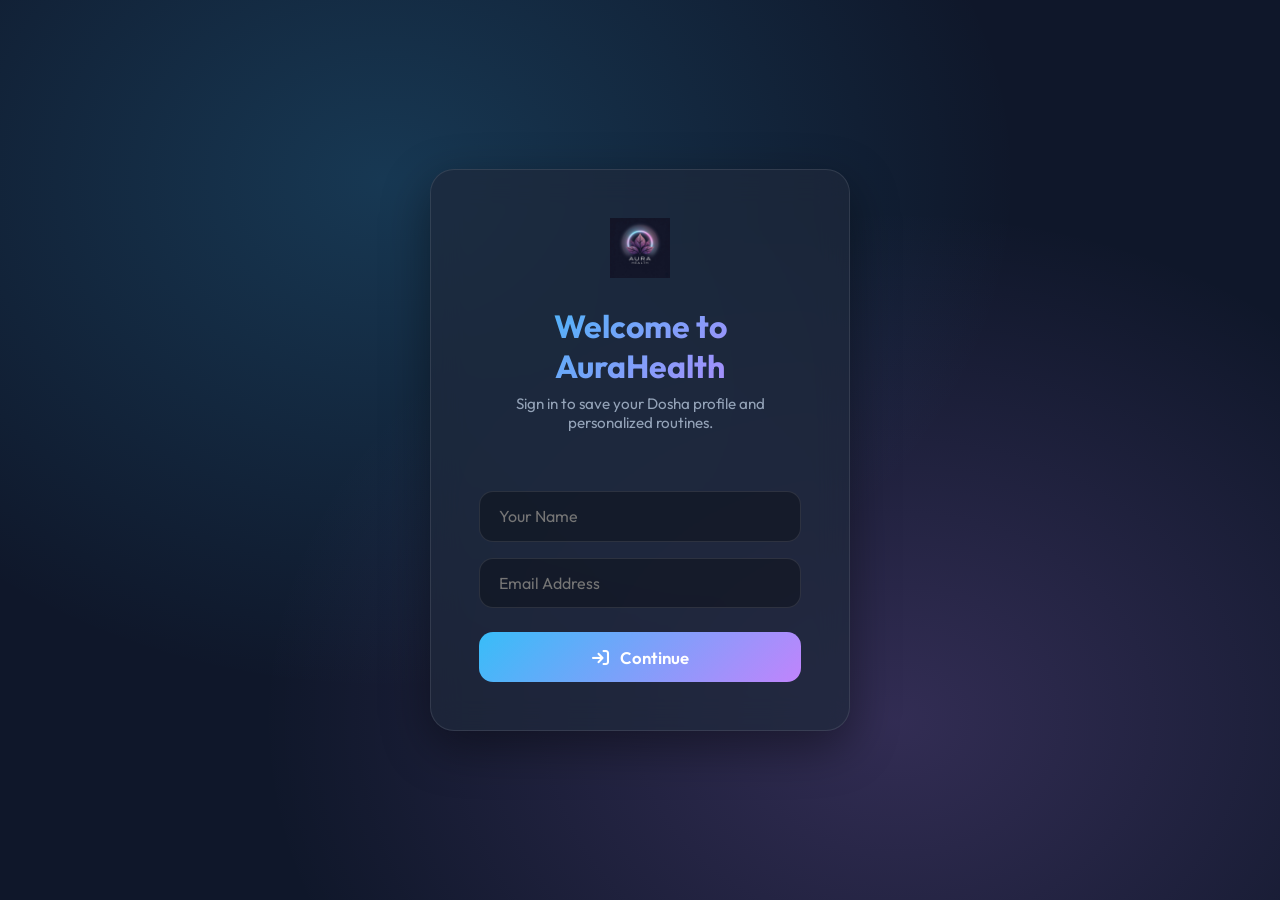
==== commit 092ca90b: "AuraHealth v1.0: Full Hackathon Release - Professional Wellness Engine" ====
--- a/index.html
+++ b/index.html
@@ -510,6 +510,10 @@
                 border-bottom: none;
             }
 
+            .profile-section {
+                display: none;
+            }
+
             .logo {
                 display: none;
             }
@@ -599,10 +603,156 @@
                 display: none;
             }
         }
+        /* Login Overlay */
+        .login-overlay {
+            position: fixed;
+            top: 0; left: 0;
+            width: 100%; height: 100%;
+            background: var(--bg-color);
+            background-image:
+                radial-gradient(at 30% 20%, rgba(56, 189, 248, 0.2) 0px, transparent 50%),
+                radial-gradient(at 70% 80%, rgba(192, 132, 252, 0.2) 0px, transparent 50%);
+            z-index: 9999;
+            display: flex;
+            align-items: center;
+            justify-content: center;
+            flex-direction: column;
+        }
+
+        .login-overlay.hidden { display: none; }
+
+        .login-box {
+            background: var(--glass-bg);
+            backdrop-filter: blur(16px);
+            border: 1px solid var(--glass-border);
+            border-radius: 24px;
+            padding: 3rem;
+            max-width: 420px;
+            width: 90%;
+            text-align: center;
+            box-shadow: 0 16px 48px rgba(0,0,0,0.4);
+        }
+
+        .login-box h2 {
+            font-size: 2rem;
+            margin-bottom: 0.5rem;
+            background: linear-gradient(135deg, var(--primary), var(--accent));
+            -webkit-background-clip: text;
+            -webkit-text-fill-color: transparent;
+        }
+
+        .login-box p {
+            color: var(--text-muted);
+            margin-bottom: 2rem;
+            font-size: 0.95rem;
+        }
+
+        .login-input {
+            width: 100%;
+            padding: 0.9rem 1.2rem;
+            margin-bottom: 1rem;
+            background: rgba(0,0,0,0.3);
+            border: 1px solid var(--glass-border);
+            border-radius: 14px;
+            color: white;
+            font-size: 1rem;
+            font-family: 'Outfit', sans-serif;
+            outline: none;
+            transition: border-color 0.3s;
+        }
+
+        .login-input:focus {
+            border-color: var(--primary);
+        }
+
+        .login-btn {
+            width: 100%;
+            padding: 0.9rem;
+            background: linear-gradient(135deg, var(--primary), var(--accent));
+            border: none;
+            border-radius: 14px;
+            color: white;
+            font-size: 1.05rem;
+            font-weight: 600;
+            cursor: pointer;
+            font-family: 'Outfit', sans-serif;
+            transition: opacity 0.3s, transform 0.2s;
+            margin-top: 0.5rem;
+        }
+
+        .login-btn:hover { opacity: 0.9; transform: translateY(-1px); }
+
+        .login-error {
+            color: #f87171;
+            font-size: 0.85rem;
+            margin-bottom: 0.5rem;
+            min-height: 1.2rem;
+        }
+
+        /* Profile Section in Sidebar */
+        .profile-section {
+            margin-top: auto;
+            padding: 1rem;
+            border-top: 1px solid var(--glass-border);
+            text-align: center;
+        }
+
+        .profile-avatar {
+            width: 40px; height: 40px;
+            border-radius: 50%;
+            background: linear-gradient(135deg, var(--primary), var(--accent));
+            display: flex; align-items: center; justify-content: center;
+            font-weight: 700;
+            font-size: 1.1rem;
+            margin: 0 auto 0.5rem;
+        }
+
+        .profile-name {
+            font-size: 0.9rem;
+            font-weight: 500;
+            color: var(--text-main);
+        }
+
+        .profile-dosha {
+            font-size: 0.75rem;
+            color: var(--text-muted);
+            margin-bottom: 0.5rem;
+        }
+
+        .logout-btn {
+            background: rgba(255,255,255,0.05);
+            border: 1px solid rgba(255,255,255,0.1);
+            color: var(--text-muted);
+            padding: 0.4rem 1rem;
+            border-radius: 10px;
+            cursor: pointer;
+            font-size: 0.8rem;
+            font-family: 'Outfit', sans-serif;
+            transition: all 0.3s;
+        }
+
+        .logout-btn:hover {
+            background: rgba(248,113,113,0.15);
+            border-color: rgba(248,113,113,0.3);
+            color: #f87171;
+        }
     </style>
 </head>
 
 <body>
+
+    <!-- Login Overlay -->
+    <div class="login-overlay" id="loginOverlay">
+        <div class="login-box">
+            <img src="logo.jpeg" alt="AuraHealth" style="height:60px; margin-bottom:1.5rem;">
+            <h2>Welcome to AuraHealth</h2>
+            <p>Sign in to save your Dosha profile and personalized routines.</p>
+            <div class="login-error" id="loginError"></div>
+            <input type="text" class="login-input" id="loginName" placeholder="Your Name" autocomplete="name">
+            <input type="email" class="login-input" id="loginEmail" placeholder="Email Address" autocomplete="email">
+            <button class="login-btn" onclick="handleLogin()"><i class="fa-solid fa-arrow-right-to-bracket" style="margin-right:8px;"></i> Continue</button>
+        </div>
+    </div>
 
     <!-- Mobile Top Header -->
     <div class="mobile-top-header">
@@ -633,6 +783,13 @@
                 <i class="fa-solid fa-calendar-check"></i> Daily Routine
             </button>
         </div>
+        <!-- Profile Section -->
+        <div class="profile-section" id="profileSection">
+            <div class="profile-avatar" id="profileAvatar">?</div>
+            <div class="profile-name" id="profileName">Guest</div>
+            <div class="profile-dosha" id="profileDosha">Dosha: Not determined</div>
+            <button class="logout-btn" onclick="handleLogout()"><i class="fa-solid fa-right-from-bracket" style="margin-right:4px;"></i> Logout</button>
+        </div>
     </nav>
 
     <!-- Main Content -->
@@ -732,6 +889,79 @@
                 <!-- Vata Routine -->
                 <div id="routine-vata" class="routine-content-view active">
                     <div class="routine-grid">
+                        <!-- Daily Schedule Timeline -->
+                        <div class="routine-card glass" style="grid-column: span 2;">
+                            <h3><i class="fa-solid fa-clock"></i> Daily Schedule (Dinacharya)</h3>
+                            <div style="display:grid; grid-template-columns: repeat(auto-fit, minmax(140px, 1fr)); gap:1rem; margin-top:1rem;">
+                                <div class="routine-item" style="text-align:center;">
+                                    <h4 style="color:#06b6d4;">🌅 6:00 AM</h4>
+                                    <p>Wake up, tongue scraping, warm water with lemon</p>
+                                </div>
+                                <div class="routine-item" style="text-align:center;">
+                                    <h4 style="color:#06b6d4;">🧘 6:30 AM</h4>
+                                    <p>Oil self-massage (Abhyanga), gentle yoga & meditation</p>
+                                </div>
+                                <div class="routine-item" style="text-align:center;">
+                                    <h4 style="color:#06b6d4;">🍳 8:00 AM</h4>
+                                    <p>Warm, cooked breakfast with ghee and spices</p>
+                                </div>
+                                <div class="routine-item" style="text-align:center;">
+                                    <h4 style="color:#06b6d4;">🥗 12:30 PM</h4>
+                                    <p>Largest meal of the day — warm, nourishing lunch</p>
+                                </div>
+                                <div class="routine-item" style="text-align:center;">
+                                    <h4 style="color:#06b6d4;">🍵 4:00 PM</h4>
+                                    <p>Herbal tea (ginger/cinnamon), light snack</p>
+                                </div>
+                                <div class="routine-item" style="text-align:center;">
+                                    <h4 style="color:#06b6d4;">🍲 6:30 PM</h4>
+                                    <p>Light, warm dinner — soups, stews, kitchari</p>
+                                </div>
+                                <div class="routine-item" style="text-align:center;">
+                                    <h4 style="color:#06b6d4;">📖 9:00 PM</h4>
+                                    <p>Wind down — no screens, journaling, warm milk</p>
+                                </div>
+                                <div class="routine-item" style="text-align:center;">
+                                    <h4 style="color:#06b6d4;">😴 10:00 PM</h4>
+                                    <p>Sleep — consistent bedtime is essential for Vata</p>
+                                </div>
+                            </div>
+                        </div>
+
+                        <!-- Morning Ritual -->
+                        <div class="routine-card glass">
+                            <h3><i class="fa-solid fa-sun"></i> Morning Ritual</h3>
+                            <div class="routine-item">
+                                <h4>Tongue Scraping</h4>
+                                <p>Use a copper scraper to remove toxins (Ama) from the tongue every morning before drinking water.</p>
+                            </div>
+                            <div class="routine-item">
+                                <h4>Abhyanga (Self-Massage)</h4>
+                                <p>Massage your body with warm <strong>sesame oil</strong> for 5-10 minutes before showering. This calms the nervous system and deeply moisturizes dry Vata skin.</p>
+                            </div>
+                            <div class="routine-item">
+                                <h4>Warm Lemon Water</h4>
+                                <p>Start your day with a glass of warm water with lemon and a pinch of ginger to ignite digestion.</p>
+                            </div>
+                        </div>
+
+                        <!-- Grounding Ritual (Vata-specific) -->
+                        <div class="routine-card glass">
+                            <h3><i class="fa-solid fa-mountain-sun"></i> Grounding Ritual</h3>
+                            <div class="routine-item">
+                                <h4>Earthing Practice</h4>
+                                <p>Walk barefoot on grass or earth for 10 minutes daily. Vata's airy nature needs direct grounding contact.</p>
+                            </div>
+                            <div class="routine-item">
+                                <h4>Warm Bath Soak</h4>
+                                <p>Take a warm bath with lavender or chamomile essential oils in the evening to calm an overactive mind.</p>
+                            </div>
+                            <div class="routine-item">
+                                <h4>Consistency is Key</h4>
+                                <p>Vata thrives on routine. Eat, sleep, and wake at the <strong>same time every day</strong> — this is your most powerful medicine.</p>
+                            </div>
+                        </div>
+
                         <div class="routine-card glass">
                             <h3><i class="fa-solid fa-bed"></i> Rest & Hydration</h3>
                             <div class="routine-item">
@@ -821,12 +1051,105 @@
                                 </div>
                             </div>
                         </div>
+
+                        <!-- Mindfulness & Mental Wellness -->
+                        <div class="routine-card glass" style="grid-column: span 2;">
+                            <h3><i class="fa-solid fa-brain"></i> Mindfulness & Mental Wellness</h3>
+                            <div style="display: grid; grid-template-columns: 1fr 1fr 1fr; gap: 1.5rem;">
+                                <div class="routine-item">
+                                    <h4><i class="fa-solid fa-om" style="margin-right:6px;"></i> Meditation</h4>
+                                    <p>Practice 10-15 minutes of guided or mantra meditation daily. Focus on grounding visualizations (roots growing into earth).</p>
+                                </div>
+                                <div class="routine-item">
+                                    <h4><i class="fa-solid fa-wind" style="margin-right:6px;"></i> Pranayama</h4>
+                                    <p>Nadi Shodhana (Alternate Nostril Breathing) — calms the nervous system and balances Vata's scattered energy.</p>
+                                </div>
+                                <div class="routine-item">
+                                    <h4><i class="fa-solid fa-book" style="margin-right:6px;"></i> Journaling</h4>
+                                    <p>Write 3 things you're grateful for each night. This quiets the racing Vata mind and promotes restful sleep.</p>
+                                </div>
+                            </div>
+                        </div>
+
                     </div>
                 </div>
 
                 <!-- Pitta Routine -->
                 <div id="routine-pitta" class="routine-content-view">
                     <div class="routine-grid">
+                        <!-- Daily Schedule Timeline -->
+                        <div class="routine-card glass" style="grid-column: span 2;">
+                            <h3><i class="fa-solid fa-clock"></i> Daily Schedule (Dinacharya)</h3>
+                            <div style="display:grid; grid-template-columns: repeat(auto-fit, minmax(140px, 1fr)); gap:1rem; margin-top:1rem;">
+                                <div class="routine-item" style="text-align:center;">
+                                    <h4 style="color:#ef4444;">🌅 6:00 AM</h4>
+                                    <p>Wake up, tongue scraping, cool water with mint</p>
+                                </div>
+                                <div class="routine-item" style="text-align:center;">
+                                    <h4 style="color:#ef4444;">🧘 6:30 AM</h4>
+                                    <p>Coconut oil massage, cooling yoga & pranayama</p>
+                                </div>
+                                <div class="routine-item" style="text-align:center;">
+                                    <h4 style="color:#ef4444;">🍳 7:30 AM</h4>
+                                    <p>Cool, sweet breakfast — oats with fruits, milk</p>
+                                </div>
+                                <div class="routine-item" style="text-align:center;">
+                                    <h4 style="color:#ef4444;">🥗 12:00 PM</h4>
+                                    <p>Largest meal — cooling, balanced lunch</p>
+                                </div>
+                                <div class="routine-item" style="text-align:center;">
+                                    <h4 style="color:#ef4444;">🍵 3:30 PM</h4>
+                                    <p>Mint or fennel tea, sweet fruit snack</p>
+                                </div>
+                                <div class="routine-item" style="text-align:center;">
+                                    <h4 style="color:#ef4444;">🍲 6:30 PM</h4>
+                                    <p>Moderate dinner — salads, grains, cooling herbs</p>
+                                </div>
+                                <div class="routine-item" style="text-align:center;">
+                                    <h4 style="color:#ef4444;">🌙 9:30 PM</h4>
+                                    <p>Moonlit walk, cool shower, relaxation</p>
+                                </div>
+                                <div class="routine-item" style="text-align:center;">
+                                    <h4 style="color:#ef4444;">😴 10:30 PM</h4>
+                                    <p>Sleep — avoid working past 10 PM (Pitta peak)</p>
+                                </div>
+                            </div>
+                        </div>
+
+                        <!-- Morning Ritual -->
+                        <div class="routine-card glass">
+                            <h3><i class="fa-solid fa-sun"></i> Morning Ritual</h3>
+                            <div class="routine-item">
+                                <h4>Tongue Scraping</h4>
+                                <p>Use a silver or stainless steel scraper to clear Pitta toxins from the tongue each morning.</p>
+                            </div>
+                            <div class="routine-item">
+                                <h4>Abhyanga (Self-Massage)</h4>
+                                <p>Massage with <strong>coconut oil</strong> or sunflower oil — these are cooling and soothe Pitta's internal heat.</p>
+                            </div>
+                            <div class="routine-item">
+                                <h4>Cool Water with Mint</h4>
+                                <p>Start your day with room-temperature water infused with fresh mint or rose petals.</p>
+                            </div>
+                        </div>
+
+                        <!-- Cooling Ritual (Pitta-specific) -->
+                        <div class="routine-card glass">
+                            <h3><i class="fa-solid fa-snowflake"></i> Cooling Ritual</h3>
+                            <div class="routine-item">
+                                <h4>Moonlit Walks</h4>
+                                <p>Take evening walks under the moonlight. The cool night air naturally pacifies Pitta's fiery energy.</p>
+                            </div>
+                            <div class="routine-item">
+                                <h4>Rose Water Spray</h4>
+                                <p>Keep a rose water spray handy. Mist your face throughout the day — it cools the skin and calms the mind.</p>
+                            </div>
+                            <div class="routine-item">
+                                <h4>Avoid Overworking</h4>
+                                <p>Pitta types push too hard. Schedule <strong>breaks every 90 minutes</strong> and avoid the urge to be "always on."</p>
+                            </div>
+                        </div>
+
                         <div class="routine-card glass">
                             <h3><i class="fa-solid fa-bed"></i> Rest & Hydration</h3>
                             <div class="routine-item">
@@ -915,12 +1238,105 @@
                                 </div>
                             </div>
                         </div>
+
+                        <!-- Mindfulness & Mental Wellness -->
+                        <div class="routine-card glass" style="grid-column: span 2;">
+                            <h3><i class="fa-solid fa-brain"></i> Mindfulness & Mental Wellness</h3>
+                            <div style="display: grid; grid-template-columns: 1fr 1fr 1fr; gap: 1.5rem;">
+                                <div class="routine-item">
+                                    <h4><i class="fa-solid fa-om" style="margin-right:6px;"></i> Meditation</h4>
+                                    <p>Practice 15-20 minutes of loving-kindness or compassion meditation. This softens Pitta's competitive edge.</p>
+                                </div>
+                                <div class="routine-item">
+                                    <h4><i class="fa-solid fa-wind" style="margin-right:6px;"></i> Pranayama</h4>
+                                    <p>Shitali (Cooling Breath) — curl the tongue and inhale through it. This directly reduces body heat and irritability.</p>
+                                </div>
+                                <div class="routine-item">
+                                    <h4><i class="fa-solid fa-palette" style="margin-right:6px;"></i> Creative Outlet</h4>
+                                    <p>Channel intensity into art, music, or gardening. Pitta needs non-competitive activities to unwind.</p>
+                                </div>
+                            </div>
+                        </div>
+
                     </div>
                 </div>
 
                 <!-- Kapha Routine -->
                 <div id="routine-kapha" class="routine-content-view">
                     <div class="routine-grid">
+                        <!-- Daily Schedule Timeline -->
+                        <div class="routine-card glass" style="grid-column: span 2;">
+                            <h3><i class="fa-solid fa-clock"></i> Daily Schedule (Dinacharya)</h3>
+                            <div style="display:grid; grid-template-columns: repeat(auto-fit, minmax(140px, 1fr)); gap:1rem; margin-top:1rem;">
+                                <div class="routine-item" style="text-align:center;">
+                                    <h4 style="color:#10b981;">🌅 5:30 AM</h4>
+                                    <p>Wake up early! Kapha must rise before 6 AM to avoid heaviness</p>
+                                </div>
+                                <div class="routine-item" style="text-align:center;">
+                                    <h4 style="color:#10b981;">💪 6:00 AM</h4>
+                                    <p>Vigorous exercise — running, HIIT, power yoga</p>
+                                </div>
+                                <div class="routine-item" style="text-align:center;">
+                                    <h4 style="color:#10b981;">🍳 8:00 AM</h4>
+                                    <p>Light, warm breakfast — spiced oats, fruits, honey</p>
+                                </div>
+                                <div class="routine-item" style="text-align:center;">
+                                    <h4 style="color:#10b981;">🥗 12:00 PM</h4>
+                                    <p>Largest meal — light, spicy, and warm foods</p>
+                                </div>
+                                <div class="routine-item" style="text-align:center;">
+                                    <h4 style="color:#10b981;">🍵 3:00 PM</h4>
+                                    <p>Ginger or tulsi tea — NO napping!</p>
+                                </div>
+                                <div class="routine-item" style="text-align:center;">
+                                    <h4 style="color:#10b981;">🍲 6:00 PM</h4>
+                                    <p>Very light dinner — soup, steamed veggies, salad</p>
+                                </div>
+                                <div class="routine-item" style="text-align:center;">
+                                    <h4 style="color:#10b981;">🎯 7:00 PM</h4>
+                                    <p>Active hobby — dancing, social activity, learning</p>
+                                </div>
+                                <div class="routine-item" style="text-align:center;">
+                                    <h4 style="color:#10b981;">😴 11:00 PM</h4>
+                                    <p>Sleep — Kapha can stay up a bit later than others</p>
+                                </div>
+                            </div>
+                        </div>
+
+                        <!-- Morning Ritual -->
+                        <div class="routine-card glass">
+                            <h3><i class="fa-solid fa-sun"></i> Morning Ritual</h3>
+                            <div class="routine-item">
+                                <h4>Tongue Scraping</h4>
+                                <p>Use a copper scraper. Kapha types accumulate the most tongue coating (Ama) overnight — this is essential.</p>
+                            </div>
+                            <div class="routine-item">
+                                <h4>Dry Brushing (Garshana)</h4>
+                                <p>Use raw silk gloves or a dry brush on your body before showering. This stimulates circulation and reduces Kapha sluggishness — <strong>more effective than oil massage for Kapha</strong>.</p>
+                            </div>
+                            <div class="routine-item">
+                                <h4>Hot Ginger Water</h4>
+                                <p>Boil water with fresh ginger and a pinch of black pepper. This fires up your metabolism from the start.</p>
+                            </div>
+                        </div>
+
+                        <!-- Energizing Ritual (Kapha-specific) -->
+                        <div class="routine-card glass">
+                            <h3><i class="fa-solid fa-fire-flame-curved"></i> Energizing Ritual</h3>
+                            <div class="routine-item">
+                                <h4>Cold Shower Finish</h4>
+                                <p>End your shower with 30 seconds of cold water. This shocks Kapha's system awake and boosts circulation.</p>
+                            </div>
+                            <div class="routine-item">
+                                <h4>No Daytime Naps</h4>
+                                <p>Sleeping during the day dramatically increases Kapha. If tired, take a brisk 10-minute walk instead.</p>
+                            </div>
+                            <div class="routine-item">
+                                <h4>Spice Everything</h4>
+                                <p>Add <strong>black pepper, ginger, and cayenne</strong> liberally to meals. Spice is Kapha's best friend for keeping metabolism high.</p>
+                            </div>
+                        </div>
+
                         <div class="routine-card glass">
                             <h3><i class="fa-solid fa-bed"></i> Rest & Hydration</h3>
                             <div class="routine-item">
@@ -1010,6 +1426,26 @@
                                 </div>
                             </div>
                         </div>
+
+                        <!-- Mindfulness & Mental Wellness -->
+                        <div class="routine-card glass" style="grid-column: span 2;">
+                            <h3><i class="fa-solid fa-brain"></i> Mindfulness & Mental Wellness</h3>
+                            <div style="display: grid; grid-template-columns: 1fr 1fr 1fr; gap: 1.5rem;">
+                                <div class="routine-item">
+                                    <h4><i class="fa-solid fa-om" style="margin-right:6px;"></i> Meditation</h4>
+                                    <p>Practice 10 minutes of active, stimulating meditation — visualization of fire or light. Avoid passive, sleepy styles.</p>
+                                </div>
+                                <div class="routine-item">
+                                    <h4><i class="fa-solid fa-wind" style="margin-right:6px;"></i> Pranayama</h4>
+                                    <p>Kapalbhati (Skull-Shining Breath) — rapid exhales through the nose. This fires up energy and clears congestion.</p>
+                                </div>
+                                <div class="routine-item">
+                                    <h4><i class="fa-solid fa-users" style="margin-right:6px;"></i> Social Activity</h4>
+                                    <p>Kapha tends to isolate. Schedule social time weekly — dancing, group classes, or community volunteering.</p>
+                                </div>
+                            </div>
+                        </div>
+
                     </div>
                 </div>
 
@@ -1019,6 +1455,76 @@
     </main>
 
     <script>
+        // --- Auth & Profile Logic ---
+        let currentUser = null;
+
+        function handleLogin() {
+            const name = document.getElementById('loginName').value.trim();
+            const email = document.getElementById('loginEmail').value.trim();
+            const errorEl = document.getElementById('loginError');
+
+            if (!name) { errorEl.textContent = 'Please enter your name.'; return; }
+            if (!email || !email.includes('@')) { errorEl.textContent = 'Please enter a valid email.'; return; }
+            errorEl.textContent = '';
+
+            // Check if user exists in localStorage
+            const allUsers = JSON.parse(localStorage.getItem('aurahealth_users') || '{}');
+            if (!allUsers[email]) {
+                allUsers[email] = { name: name, email: email, dosha: null, quizAnswers: null };
+            } else {
+                allUsers[email].name = name; // update name if they change it
+            }
+            localStorage.setItem('aurahealth_users', JSON.stringify(allUsers));
+            localStorage.setItem('aurahealth_current', email);
+
+            currentUser = allUsers[email];
+            applyUserProfile();
+            document.getElementById('loginOverlay').classList.add('hidden');
+        }
+
+        function handleLogout() {
+            localStorage.removeItem('aurahealth_current');
+            currentUser = null;
+            document.getElementById('loginOverlay').classList.remove('hidden');
+            document.getElementById('loginName').value = '';
+            document.getElementById('loginEmail').value = '';
+        }
+
+        function applyUserProfile() {
+            if (!currentUser) return;
+            document.getElementById('profileAvatar').textContent = currentUser.name.charAt(0).toUpperCase();
+            document.getElementById('profileName').textContent = currentUser.name;
+            document.getElementById('profileDosha').textContent = currentUser.dosha ? 'Dosha: ' + currentUser.dosha.charAt(0).toUpperCase() + currentUser.dosha.slice(1) : 'Dosha: Not determined';
+
+            // Restore dosha if saved
+            if (currentUser.dosha) {
+                lastDominantDosha = currentUser.dosha;
+                syncRoutineTab(currentUser.dosha);
+            }
+        }
+
+        function saveUserDosha(dosha) {
+            if (!currentUser) return;
+            currentUser.dosha = dosha;
+            const allUsers = JSON.parse(localStorage.getItem('aurahealth_users') || '{}');
+            allUsers[currentUser.email] = currentUser;
+            localStorage.setItem('aurahealth_users', JSON.stringify(allUsers));
+            applyUserProfile();
+        }
+
+        // Auto-login on page load
+        (function checkExistingLogin() {
+            const savedEmail = localStorage.getItem('aurahealth_current');
+            if (savedEmail) {
+                const allUsers = JSON.parse(localStorage.getItem('aurahealth_users') || '{}');
+                if (allUsers[savedEmail]) {
+                    currentUser = allUsers[savedEmail];
+                    applyUserProfile();
+                    document.getElementById('loginOverlay').classList.add('hidden');
+                }
+            }
+        })();
+
         // --- Navigation Logic ---
         function switchMainTab(tabId, btnElement) {
             // Update buttons
@@ -1028,6 +1534,11 @@
             // Update sections
             document.querySelectorAll('.tab-section').forEach(section => section.classList.remove('active'));
             document.getElementById(tabId).classList.add('active');
+
+            // Re-init quiz if switching to quiz tab to ensure it's loaded
+            if (tabId === 'quiz-tab') {
+                initQuiz();
+            }
         }
 
         // --- Routine Tabs Logic ---
@@ -1039,7 +1550,17 @@
             document.getElementById(`routine-${dosha}`).classList.add('active');
         }
 
-        let lastDominantDosha = 'vata'; // stores the quiz result
+        // Auto-sync routine tab to the user's dosha result
+        function syncRoutineTab(dosha) {
+            const tabs = document.querySelectorAll('.dosha-tab-btn');
+            tabs.forEach(tab => {
+                if (tab.innerText.toLowerCase() === dosha) {
+                    tab.click();
+                }
+            });
+        }
+
+        let lastDominantDosha = null; // stores the quiz result
 
         function goToRoutineFromResult() {
             // Navigate to Daily Routine tab
@@ -1055,40 +1576,274 @@
         }
 
         // --- Chatbot Logic ---
-        const botResponses = [
-            "Based on Ayurvedic principles, if you're experiencing dry skin and anxiety, you might have an excess of Vata. Try warm oil massages and grounding foods.",
-            "That's a great question! For a Pitta body type, cooling foods like cucumber, coconut water, and mint are highly recommended.",
-            "To improve your sleep quality, try turning off screens 1 hour before bed and drinking warm milk with a pinch of nutmeg.",
-            "Yoga poses like Child's Pose (Balasana) and Legs-Up-The-Wall (Viparita Karani) are excellent for reducing stress and grounding your energy.",
-            "Staying hydrated is key! For your body type, I suggest drinking room temperature water rather than ice cold water.",
-            "I'm here to support your holistic wellness journey. Feel free to take the Dosha Quiz to get a more personalized routine!"
-        ];
-
-        function sendChatMessage() {
+        const quizTriggers = ['dosha quiz', 'take quiz', 'quiz', 'dosha test', 'find my dosha', 'discover my dosha', 'body type', 'what is my dosha'];
+        let chatQuiz = { active: false, currentQ: 0, scores: { vata: 0, pitta: 0, kapha: 0 }, answers: [] };
+        let chatHistory = []; // Stores the last few messages for AI memory
+        const AURA_CORE_ENGINE = 'https://aurahealth-proto.vercel.app/api/chat';
+
+        function addBotMessage(text) {
+            const chatBox = document.getElementById('chatBox');
+            const botMsg = document.createElement('div');
+            botMsg.className = 'message bot';
+            botMsg.innerHTML = text;
+            chatBox.appendChild(botMsg);
+            chatBox.scrollTop = chatBox.scrollHeight;
+            return botMsg;
+        }
+
+        function addUserMessage(text) {
+            const chatBox = document.getElementById('chatBox');
+            const userMsg = document.createElement('div');
+            userMsg.className = 'message user';
+            userMsg.innerText = text;
+            chatBox.appendChild(userMsg);
+            chatBox.scrollTop = chatBox.scrollHeight;
+        }
+
+        function startChatQuiz() {
+            chatQuiz = { active: true, currentQ: 0, scores: { vata: 0, pitta: 0, kapha: 0 }, answers: [] };
+            addBotMessage("Great! Let's discover your Dosha. I'll ask you 10 quick questions. Click an option or type your own answer! 🧘");
+            setTimeout(() => showChatQuizQuestion(0), 600);
+        }
+
+        function showChatQuizQuestion(index) {
+            if (index >= quizData.length) { finishChatQuiz(); return; }
+            const q = quizData[index];
+            let html = `<strong>Q${index + 1}/10: ${q.question}</strong><div style="display:flex; flex-direction:column; gap:8px; margin-top:10px;">`;
+            q.options.forEach(opt => {
+                html += `<button onclick="handleChatQuizClick('${opt.type}', '${opt.text.replace(/'/g, "\\'")}', ${index})" 
+                    style="background:rgba(255,255,255,0.08); border:1px solid rgba(255,255,255,0.15); color:white; padding:10px 14px; border-radius:12px; cursor:pointer; text-align:left; font-size:0.9rem; transition:all 0.2s;"
+                    onmouseover="this.style.background='rgba(139,92,246,0.3)'; this.style.borderColor='rgba(139,92,246,0.6)'"
+                    onmouseout="this.style.background='rgba(255,255,255,0.08)'; this.style.borderColor='rgba(255,255,255,0.15)'"
+                    >${opt.text}</button>`;
+            });
+            html += `</div><p style="font-size:0.8rem; color:rgba(255,255,255,0.4); margin-top:8px;">Or type your own answer below ↓</p>`;
+            addBotMessage(html);
+        }
+
+        function handleChatQuizClick(type, text, qIndex) {
+            addUserMessage(text);
+            chatQuiz.scores[type]++;
+            chatQuiz.answers.push({ question: quizData[qIndex].question, answer: text, type: type });
+            chatQuiz.currentQ = qIndex + 1;
+
+            // Disable buttons on this question so user can't click again
+            const chatBox = document.getElementById('chatBox');
+            const allBotMsgs = chatBox.querySelectorAll('.message.bot');
+            const lastBotMsg = allBotMsgs[allBotMsgs.length - 1];
+            if (lastBotMsg) {
+                lastBotMsg.querySelectorAll('button').forEach(btn => {
+                    btn.disabled = true;
+                    btn.style.opacity = '0.4';
+                    btn.style.cursor = 'default';
+                });
+            }
+
+            setTimeout(() => showChatQuizQuestion(chatQuiz.currentQ), 500);
+        }
+
+        async function finishChatQuiz() {
+            chatQuiz.active = false;
+            const loadingMsg = addBotMessage('<i class="fa-solid fa-spinner fa-spin"></i> Analyzing your answers...');
+
+            let dominant = Object.keys(chatQuiz.scores).reduce((a, b) => chatQuiz.scores[a] > chatQuiz.scores[b] ? a : b);
+            const hasOtherAnswers = chatQuiz.answers.some(a => a.type === 'other');
+
+            if (hasOtherAnswers) {
+                try {
+                    let quizSummary = chatQuiz.answers.map(a => `Q: ${a.question}\nA: ${a.answer}`).join('\n\n');
+                    const response = await fetch('https://aurahealth-proto.vercel.app/api/chat', {
+                        method: 'POST',
+                        headers: { 'Content-Type': 'application/json' },
+                        body: JSON.stringify({
+                            message: `Analyze these Dosha quiz answers. Determine the dominant dosha (Vata, Pitta, or Kapha). 
+                            CRITICAL: If the user's answers are vague, nonsensical, or "idk" to most questions, reply with ONLY the word: unknown. 
+                            Otherwise, reply with ONLY one word: vata, pitta, or kapha.\n\n${quizSummary}`,
+                            userDosha: null
+                        })
+                    });
+                    const data = await response.json();
+                    if (data.choices && data.choices.length > 0) {
+                        const aiAnswer = data.choices[0].message.content.trim().toLowerCase();
+                        if (['vata', 'pitta', 'kapha', 'unknown'].includes(aiAnswer)) {
+                            dominant = aiAnswer;
+                        }
+                    }
+                } catch (e) {
+                    console.error('AI quiz analysis failed:', e);
+                }
+            }
+
+            if (dominant === 'unknown') {
+                loadingMsg.innerHTML = `
+                    🤔 <strong>I need a bit more info!</strong>
+                    <p style="margin-top:8px; color:rgba(255,255,255,0.7);">Your answers were a bit vague for a precise Dosha analysis. To get an accurate result, try to be more specific or choose the options that best describe you!</p>
+                    <button onclick="startChatQuiz()" style="margin-top:12px; background:var(--primary); color:white; border:none; padding:8px 16px; border-radius:12px; cursor:pointer;">Try Again</button>
+                `;
+                return;
+            }
+
+            lastDominantDosha = dominant;
+            syncRoutineTab(dominant);
+            saveUserDosha(dominant);
+            const r = doshaResults[dominant];
+            loadingMsg.innerHTML = `
+                ${r.emoji} <strong>Your Dosha is <span style="color:${r.color}">${r.name}</span>!</strong>
+                <p style="margin-top:8px; color:rgba(255,255,255,0.7);">${r.desc}</p>
+                <div style="margin-top:12px;">
+                    <strong style="color:#4ade80;">Tips:</strong>
+                    <ul style="margin:6px 0 0 16px; color:rgba(255,255,255,0.7);">
+                        ${r.tips.map(t => `<li>${t}</li>`).join('')}
+                    </ul>
+                </div>
+                <p style="margin-top:12px; font-size:0.85rem; color:rgba(255,255,255,0.5);">Check the <strong>Daily Routine</strong> tab for your full personalized plan!</p>
+            `;
+        }
+
+        async function sendChatMessage() {
             const input = document.getElementById('chatInput');
             const message = input.value.trim();
             if (!message) return;
+            input.value = '';
+
+            // If quiz is active, check if it's an answer or a clarification question
+            if (chatQuiz.active) {
+                const lowerMsg = message.toLowerCase();
+                const isQuestion = lowerMsg.includes('?') || lowerMsg.includes('what') || lowerMsg.includes('how') || lowerMsg.includes('why') || lowerMsg.includes('mean');
+
+                if (isQuestion) {
+                    // Treat as a clarification question during quiz
+                    addUserMessage(message);
+                    const chatBox = document.getElementById('chatBox');
+                    const botMsg = document.createElement('div');
+                    botMsg.className = 'message bot';
+                    botMsg.innerText = "Aura is thinking...";
+                    chatBox.appendChild(botMsg);
+                    chatBox.scrollTop = chatBox.scrollHeight;
+
+                    try {
+                        const response = await fetch('https://aurahealth-proto.vercel.app/api/chat', {
+                            method: 'POST',
+                            headers: { 'Content-Type': 'application/json' },
+                            body: JSON.stringify({ 
+                                message: `(CONTEXT: User is in the middle of a Dosha quiz at Question ${chatQuiz.currentQ + 1}: "${quizData[chatQuiz.currentQ].question}"). User asked: ${message}. Answer briefly and then remind them to finish the question.`, 
+                                userDosha: lastDominantDosha
+                            })
+                        });
+                        const data = await response.json();
+                        botMsg.innerText = data.choices[0].message.content + "\n\n(Whenever you're ready, just answer the quiz question above!)";
+                    } catch (e) {
+                        botMsg.innerText = "I'm here! What was your question about the quiz?";
+                    }
+                    chatBox.scrollTop = chatBox.scrollHeight;
+                    return;
+                }
+
+                // Treat as a quiz answer
+                addUserMessage(message);
+                const qIndex = chatQuiz.currentQ;
+                chatQuiz.answers.push({ question: quizData[qIndex].question, answer: message, type: 'other' });
+                chatQuiz.currentQ = qIndex + 1;
+
+                // Disable buttons on the current question
+                const chatBox = document.getElementById('chatBox');
+                const allBotMsgs = chatBox.querySelectorAll('.message.bot');
+                const lastBotMsg = allBotMsgs[allBotMsgs.length - 1];
+                if (lastBotMsg) {
+                    lastBotMsg.querySelectorAll('button').forEach(btn => {
+                        btn.disabled = true;
+                        btn.style.opacity = '0.4';
+                        btn.style.cursor = 'default';
+                    });
+                }
+
+                setTimeout(() => showChatQuizQuestion(chatQuiz.currentQ), 500);
+                return;
+            }
+
+            // Check if user wants to start the quiz
+            const lowerMsg = message.toLowerCase();
+            if (quizTriggers.some(trigger => lowerMsg.includes(trigger))) {
+                addUserMessage(message);
+                startChatQuiz();
+                return;
+            }
 
             const chatBox = document.getElementById('chatBox');
 
-            // Add user message
-            const userMsg = document.createElement('div');
-            userMsg.className = 'message user';
-            userMsg.innerText = message;
-            chatBox.appendChild(userMsg);
-
-            input.value = '';
+            // Add user message to local UI
+            addUserMessage(message);
+
+            // Add to AI history
+            chatHistory.push({ role: "user", content: message });
+
+            // Add loading indicator to UI
+            const botMsg = document.createElement('div');
+            botMsg.className = 'message bot';
+            botMsg.innerText = "Aura is thinking...";
+            chatBox.appendChild(botMsg);
             chatBox.scrollTop = chatBox.scrollHeight;
 
-            // Simulate bot typing
+            try {
+                const response = await fetch(AURA_CORE_ENGINE, {
+                    method: 'POST',
+                    headers: { 'Content-Type': 'application/json' },
+                    body: JSON.stringify({ 
+                        message: message, 
+                        history: chatHistory.slice(0, -1), // Send previous history (excluding current msg)
+                        userDosha: lastDominantDosha
+                    })
+                });
+
+                const data = await response.json();
+                let content = data.choices[0].message.content;
+
+                // Add bot response to AI history
+                chatHistory.push({ role: "assistant", content: content });
+                
+                // Keep history lean (last 10 messages)
+                if (chatHistory.length > 10) chatHistory = chatHistory.slice(-10);
+
+                // Check if Aura is issuing a "Power Command" to update the UI
+                if (content.includes('[UPDATE_DOSHA:')) {
+                    const match = content.match(/\[UPDATE_DOSHA:\s*(\w+)\]/);
+                    if (match && match[1]) {
+                        const newDosha = match[1].toLowerCase();
+                        if (['vata', 'pitta', 'kapha'].includes(newDosha)) {
+                            saveUserDosha(newDosha);
+                            syncRoutineTab(newDosha);
+                            applyUserProfile();
+                            content = content.replace(/\[UPDATE_DOSHA:\s*\w+\]/g, '').trim();
+                            showAuraNotification(`✨ Aura has updated your profile to ${newDosha.toUpperCase()}!`);
+                        }
+                    }
+                }
+
+                botMsg.innerText = content;
+            } catch (error) {
+                console.error("Chat error:", error);
+                botMsg.innerText = "Connection error. Please try again later.";
+            }
+            
+            chatBox.scrollTop = chatBox.scrollHeight;
+        }
+
+        function showAuraNotification(text) {
+            const toast = document.createElement('div');
+            toast.style.cssText = `
+                position: fixed; top: 20px; left: 50%; transform: translateX(-50%);
+                background: linear-gradient(135deg, var(--primary), var(--accent));
+                color: white; padding: 12px 24px; border-radius: 50px;
+                font-weight: 600; box-shadow: 0 10px 25px rgba(0,0,0,0.3);
+                z-index: 10000; animation: slideDown 0.5s ease forwards;
+            `;
+            toast.innerText = text;
+            document.body.appendChild(toast);
+            
             setTimeout(() => {
-                const botMsg = document.createElement('div');
-                botMsg.className = 'message bot';
-                const randomResponse = botResponses[Math.floor(Math.random() * botResponses.length)];
-                botMsg.innerText = randomResponse;
-                chatBox.appendChild(botMsg);
-                chatBox.scrollTop = chatBox.scrollHeight;
-            }, 1000);
+                toast.style.animation = 'fadeOut 0.5s ease forwards';
+                setTimeout(() => toast.remove(), 500);
+            }, 3000);
         }
 
         function handleChatEnter(e) {
@@ -1097,146 +1852,76 @@
             }
         }
 
-        // --- Dosha Quiz Logic (All 20 Original Questions) ---
+        // --- Dosha Quiz Logic (10 Essential Questions) ---
         const quizData = [
             {
-                question: "How would you describe your natural physical body frame and build?", options: [
-                    { text: "I have a thin, bony, or lanky build; I am either very tall or quite short and find it hard to gain weight.", type: "vata" },
-                    { text: "I have a medium, athletic build with good muscle tone; it is easy for me to maintain my weight.", type: "pitta" },
-                    { text: "I have a large, sturdy, or broad build; I gain weight easily and find it quite difficult to lose it.", type: "kapha" }
+                question: "What is your body frame like?", options: [
+                    { text: "Naturally thin, find it hard to gain weight.", type: "vata" },
+                    { text: "Average, athletic build.", type: "pitta" },
+                    { text: "Broad, tend to gain weight easily.", type: "kapha" }
                 ]
             },
             {
-                question: "Which of these best describes the natural texture and feel of your skin?", options: [
-                    { text: "My skin is often dry, rough, or flaky and usually feels cool to the touch.", type: "vata" },
-                    { text: "My skin is soft, warm, and somewhat oily; I am prone to redness or freckles.", type: "pitta" },
-                    { text: "My skin is thick, smooth, and moist; it feels cool and stays very soft.", type: "kapha" }
+                question: "How does your skin feel?", options: [
+                    { text: "Dry, rough, or cold.", type: "vata" },
+                    { text: "Warm, oily, or sensitive.", type: "pitta" },
+                    { text: "Smooth, thick, and moist.", type: "kapha" }
                 ]
             },
             {
-                question: "How does your appetite and digestion typically behave on a daily basis?", options: [
-                    { text: "My appetite is irregular; I often forget to eat or feel bloated and gassy.", type: "vata" },
-                    { text: "I have a very strong appetite; I get very irritable if a meal is delayed.", type: "pitta" },
-                    { text: "I have a steady but slow appetite; I feel heavy after eating or can skip meals.", type: "kapha" }
+                question: "How is your appetite?", options: [
+                    { text: "Irregular or unpredictable.", type: "vata" },
+                    { text: "Strong and intense.", type: "pitta" },
+                    { text: "Slow but steady.", type: "kapha" }
                 ]
             },
             {
-                question: "What is your natural style of speech and how do you communicate?", options: [
-                    { text: "I speak very quickly and often wander off-topic because my mind moves fast.", type: "vata" },
-                    { text: "I speak clearly and sharply; I am direct and try to convince others.", type: "pitta" },
-                    { text: "I speak slowly and calmly in a pleasant tone; I don\u2019t like to rush.", type: "kapha" }
+                question: "How do you react to stress?", options: [
+                    { text: "I become anxious or worried.", type: "vata" },
+                    { text: "I become irritable or angry.", type: "pitta" },
+                    { text: "I stay calm and handle it easily.", type: "kapha" }
                 ]
             },
             {
-                question: "How would you describe your typical sleep pattern and quality of rest?", options: [
-                    { text: "I am a light sleeper; I wake up at noises and struggle with racing thoughts.", type: "vata" },
-                    { text: "I am a moderate sleeper; I sleep soundly for 6-7 hours and feel energetic.", type: "pitta" },
-                    { text: "I am a very deep sleeper; I hate being woken up and often feel groggy.", type: "kapha" }
+                question: "How is your sleep pattern?", options: [
+                    { text: "Light or interrupted.", type: "vata" },
+                    { text: "Moderate but sound.", type: "pitta" },
+                    { text: "Deep and long.", type: "kapha" }
                 ]
             },
             {
-                question: "How do you typically react when you are placed under a lot of stress?", options: [
-                    { text: "I immediately start to feel anxious, worried, or fearful.", type: "vata" },
-                    { text: "I become impatient, frustrated, or angry with the situation.", type: "pitta" },
-                    { text: "I tend to remain very calm and may become quiet or stubborn.", type: "kapha" }
+                question: "How is your digestion?", options: [
+                    { text: "Irregular, prone to bloating.", type: "vata" },
+                    { text: "Fast, prone to acidity.", type: "pitta" },
+                    { text: "Slow, feels heavy after meals.", type: "kapha" }
                 ]
             },
             {
-                question: "When learning something new, how does your memory and focus work?", options: [
-                    { text: "I grasp new ideas fast, but I also tend to forget them just as quickly.", type: "vata" },
-                    { text: "I learn quickly and have a very sharp, organized memory for details.", type: "pitta" },
-                    { text: "I take a long time to understand, but once I do, I remember forever.", type: "kapha" }
+                question: "How is your physical energy?", options: [
+                    { text: "Comes in bursts, then I feel tired.", type: "vata" },
+                    { text: "Moderate and focused.", type: "pitta" },
+                    { text: "Steady and enduring.", type: "kapha" }
                 ]
             },
             {
-                question: "How does your body usually respond to different weather and climates?", options: [
-                    { text: "I love warm weather because I feel cold easily and dislike wind.", type: "vata" },
-                    { text: "I prefer cool environments because I overheat quickly and find heat draining.", type: "pitta" },
-                    { text: "I feel best in warm, dry climates because damp weather makes me feel heavy.", type: "kapha" }
+                question: "What is your typical mood?", options: [
+                    { text: "Changing, enthusiastic, or nervous.", type: "vata" },
+                    { text: "Determined, focused, or impatient.", type: "pitta" },
+                    { text: "Steady, calm, and peaceful.", type: "kapha" }
                 ]
             },
             {
-                question: "What is your typical energy level and physical stamina like?", options: [
-                    { text: "My energy comes in short bursts; I start excited but tire out quickly.", type: "vata" },
-                    { text: "I have a moderate, steady energy level and a strong drive to push myself.", type: "pitta" },
-                    { text: "I have very high, long-lasting stamina once I get moving.", type: "kapha" }
+                question: "How do you complete tasks?", options: [
+                    { text: "Quickly, but often leave things unfinished.", type: "vata" },
+                    { text: "Systematically and efficiently.", type: "pitta" },
+                    { text: "Slowly but very thoroughly.", type: "kapha" }
                 ]
             },
             {
-                question: "How would you describe the natural texture and appearance of your hair?", options: [
-                    { text: "My hair is naturally dry, thin, and prone to becoming frizzy or tangled.", type: "vata" },
-                    { text: "My hair is fine, soft, and straight; it might turn grey earlier than most.", type: "pitta" },
-                    { text: "I have very thick, strong, and oily hair that looks shiny and healthy.", type: "kapha" }
-                ]
-            },
-            {
-                question: "How do you generally handle your personal finances and spending habits?", options: [
-                    { text: "I tend to spend money impulsively and find it hard to save consistently.", type: "vata" },
-                    { text: "I spend on quality items but I am very organized with my budget.", type: "pitta" },
-                    { text: "I am very good at saving and prefer to accumulate wealth.", type: "kapha" }
-                ]
-            },
-            {
-                question: "Which of these best describes your typical walking pace?", options: [
-                    { text: "I walk very quickly and often seem to be in a rush.", type: "vata" },
-                    { text: "I walk with a purposeful, steady, and determined stride.", type: "pitta" },
-                    { text: "I walk slowly and gracefully, taking my time to enjoy the pace.", type: "kapha" }
-                ]
-            },
-            {
-                question: "How would you describe your joints and physical flexibility?", options: [
-                    { text: "My joints are small and sometimes crack; I am not naturally flexible.", type: "vata" },
-                    { text: "My joints are medium-sized and quite flexible; athletic range of motion.", type: "pitta" },
-                    { text: "My joints are large and well-padded; I am sturdy but move heavily.", type: "kapha" }
-                ]
-            },
-            {
-                question: "How do you usually make important decisions in your life?", options: [
-                    { text: "I am often hesitant and change my mind many times.", type: "vata" },
-                    { text: "I am very logical and decisive; once I choose, I stick to it.", type: "pitta" },
-                    { text: "I take a long time to decide because I like to move slowly.", type: "kapha" }
-                ]
-            },
-            {
-                question: "How much do you typically perspire (sweat) during activity or heat?", options: [
-                    { text: "I rarely sweat, even in heat, and my skin remains quite dry.", type: "vata" },
-                    { text: "I sweat quite a lot and very easily; it often has a strong odor.", type: "pitta" },
-                    { text: "I sweat a moderate amount and it usually has a mild scent.", type: "kapha" }
-                ]
-            },
-            {
-                question: "How would you describe the appearance and sensation of your eyes?", options: [
-                    { text: "My eyes are small, feel dry often, and are very active or darting.", type: "vata" },
-                    { text: "My eyes are medium-sized and sharp; sensitive to bright light.", type: "pitta" },
-                    { text: "My eyes are large, beautiful, and moist with thick eyelashes.", type: "kapha" }
-                ]
-            },
-            {
-                question: "What kind of dreams do you typically have when you sleep?", options: [
-                    { text: "I often have vivid, fearful dreams involving flying or running.", type: "vata" },
-                    { text: "I have intense dreams involving colors, fire, or problem-solving.", type: "pitta" },
-                    { text: "I have calm, pleasant dreams involving water or landscapes.", type: "kapha" }
-                ]
-            },
-            {
-                question: "How do your emotions typically manifest in your daily life?", options: [
-                    { text: "My emotions change quickly; I go from excited to worried fast.", type: "vata" },
-                    { text: "I am passionate and driven, but can be quite irritable.", type: "pitta" },
-                    { text: "I am very steady, loyal, and calm; it takes a lot to upset me.", type: "kapha" }
-                ]
-            },
-            {
-                question: "How would you describe your physical pulse or heartbeat at rest?", options: [
-                    { text: "My pulse feels fast, thin, and sometimes irregular\u2014like a thread.", type: "vata" },
-                    { text: "My pulse feels strong, steady, and moderate\u2014like a rhythmic thump.", type: "pitta" },
-                    { text: "My pulse feels slow, soft, and very consistent\u2014like a wave.", type: "kapha" }
-                ]
-            },
-            {
-                question: "What is your general approach to daily routines and habits?", options: [
-                    { text: "I struggle to keep a routine; I like variety and change every day.", type: "vata" },
-                    { text: "I love an organized schedule and I am very disciplined about it.", type: "pitta" },
-                    { text: "I enjoy a slow, relaxed routine and I am resistant to big changes.", type: "kapha" }
+                question: "How is your memory?", options: [
+                    { text: "Learn quickly, forget quickly.", type: "vata" },
+                    { text: "Sharp and clear memory.", type: "pitta" },
+                    { text: "Learn slowly, but never forget.", type: "kapha" }
                 ]
             }
         ];
@@ -1289,12 +1974,14 @@
 
         let currentQuestion = 0;
         let scores = { vata: 0, pitta: 0, kapha: 0 };
+        let userAnswers = []; // stores all answers for AI analysis
 
         function initQuiz() {
             const container = document.getElementById('questionsContainer');
             container.innerHTML = '';
             currentQuestion = 0;
             scores = { vata: 0, pitta: 0, kapha: 0 };
+            userAnswers = [];
 
             quizData.forEach((q, index) => {
                 const card = document.createElement('div');
@@ -1302,7 +1989,7 @@
                 card.id = `q-${index}`;
 
                 let optionsHtml = q.options.map(opt =>
-                    `<button class="option-btn" onclick="selectOption('${opt.type}')">
+                    `<button class="option-btn" onclick="selectOption('${opt.type}', '${opt.text.replace(/'/g, "\\'")}', ${index})">
                         ${opt.text} <i class="fa-solid fa-arrow-right" style="opacity: 0.5;"></i>
                     </button>`
                 ).join('');
@@ -1332,8 +2019,9 @@
             document.getElementById('resultContainer').style.display = 'none';
         }
 
-        function selectOption(type) {
+        function selectOption(type, answerText, qIndex) {
             scores[type]++;
+            userAnswers.push({ question: quizData[qIndex].question, answer: answerText, type: type });
             document.getElementById(`q-${currentQuestion}`).classList.remove('active');
             currentQuestion++;
 
@@ -1348,7 +2036,7 @@
         function submitOther(qIndex) {
             const input = document.getElementById(`other-input-${qIndex}`);
             if (!input.value.trim()) { input.focus(); return; }
-            // "Other" doesn't score any dosha, just advances
+            userAnswers.push({ question: quizData[qIndex].question, answer: input.value.trim(), type: 'other' });
             document.getElementById(`q-${currentQuestion}`).classList.remove('active');
             currentQuestion++;
             if (currentQuestion < quizData.length) {
@@ -1364,12 +2052,49 @@
             document.getElementById('progressBar').style.width = `${progress}%`;
         }
 
-        function showResults() {
+        async function showResults() {
             document.getElementById('quizContainer').style.display = 'none';
             document.getElementById('resultContainer').style.display = 'block';
 
+            // First, show score-based result instantly
             let dominant = Object.keys(scores).reduce((a, b) => scores[a] > scores[b] ? a : b);
-            lastDominantDosha = dominant; // store for routine navigation
+
+            // Check if any "other" answers need AI analysis
+            const hasOtherAnswers = userAnswers.some(a => a.type === 'other');
+
+            if (hasOtherAnswers) {
+                // Show loading while AI analyzes
+                document.getElementById('resultTitle').innerHTML = `<i class="fa-solid fa-spinner fa-spin"></i> Aura AI is analyzing your answers...`;
+                document.getElementById('resultDesc').innerHTML = `<p style="color: var(--text-muted);">Your custom answers are being reviewed by our AI for a more accurate result.</p>`;
+
+                try {
+                    // Build a summary of all answers for the AI
+                    let quizSummary = userAnswers.map(a => `Q: ${a.question}\nA: ${a.answer}`).join('\n\n');
+
+                    const response = await fetch('https://aurahealth-proto.vercel.app/api/chat', {
+                        method: 'POST',
+                        headers: { 'Content-Type': 'application/json' },
+                        body: JSON.stringify({
+                            message: `Analyze these Dosha quiz answers and determine the dominant dosha (Vata, Pitta, or Kapha). Reply with ONLY one word: vata, pitta, or kapha.\n\n${quizSummary}`,
+                            userDosha: null
+                        })
+                    });
+
+                    const data = await response.json();
+                    if (data.choices && data.choices.length > 0) {
+                        const aiAnswer = data.choices[0].message.content.trim().toLowerCase();
+                        if (['vata', 'pitta', 'kapha'].includes(aiAnswer)) {
+                            dominant = aiAnswer;
+                        }
+                    }
+                } catch (error) {
+                    console.error('AI quiz analysis failed, using score-based result:', error);
+                }
+            }
+
+            lastDominantDosha = dominant;
+            syncRoutineTab(dominant);
+            saveUserDosha(dominant);
             const r = doshaResults[dominant];
 
             document.getElementById('resultTitle').innerHTML = `${r.emoji} You are <span style="color:${r.color}">${r.name}</span> Dominant!`;
@@ -1405,8 +2130,9 @@
         }
 
         // Initialize
-        initQuiz();
-
+        document.addEventListener('DOMContentLoaded', () => {
+            initQuiz();
+        });
     </script>
 </body>
 
